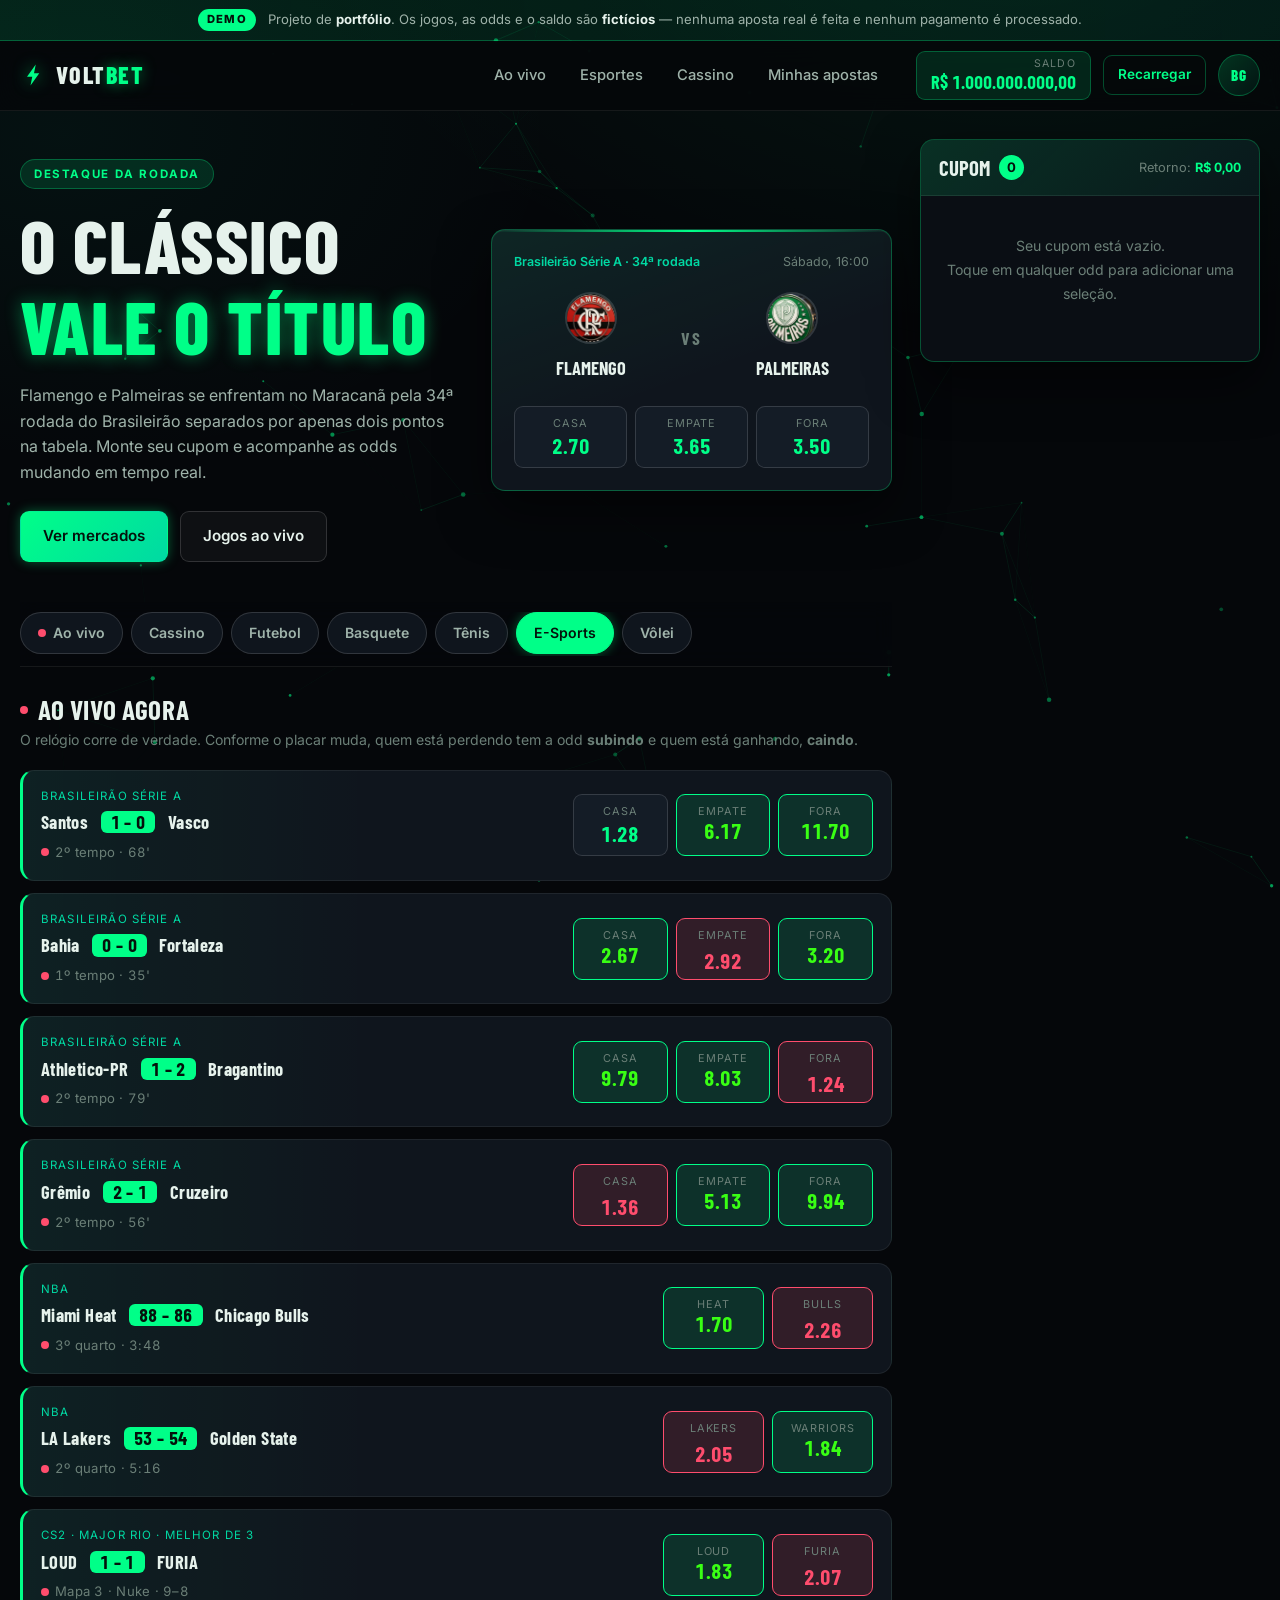
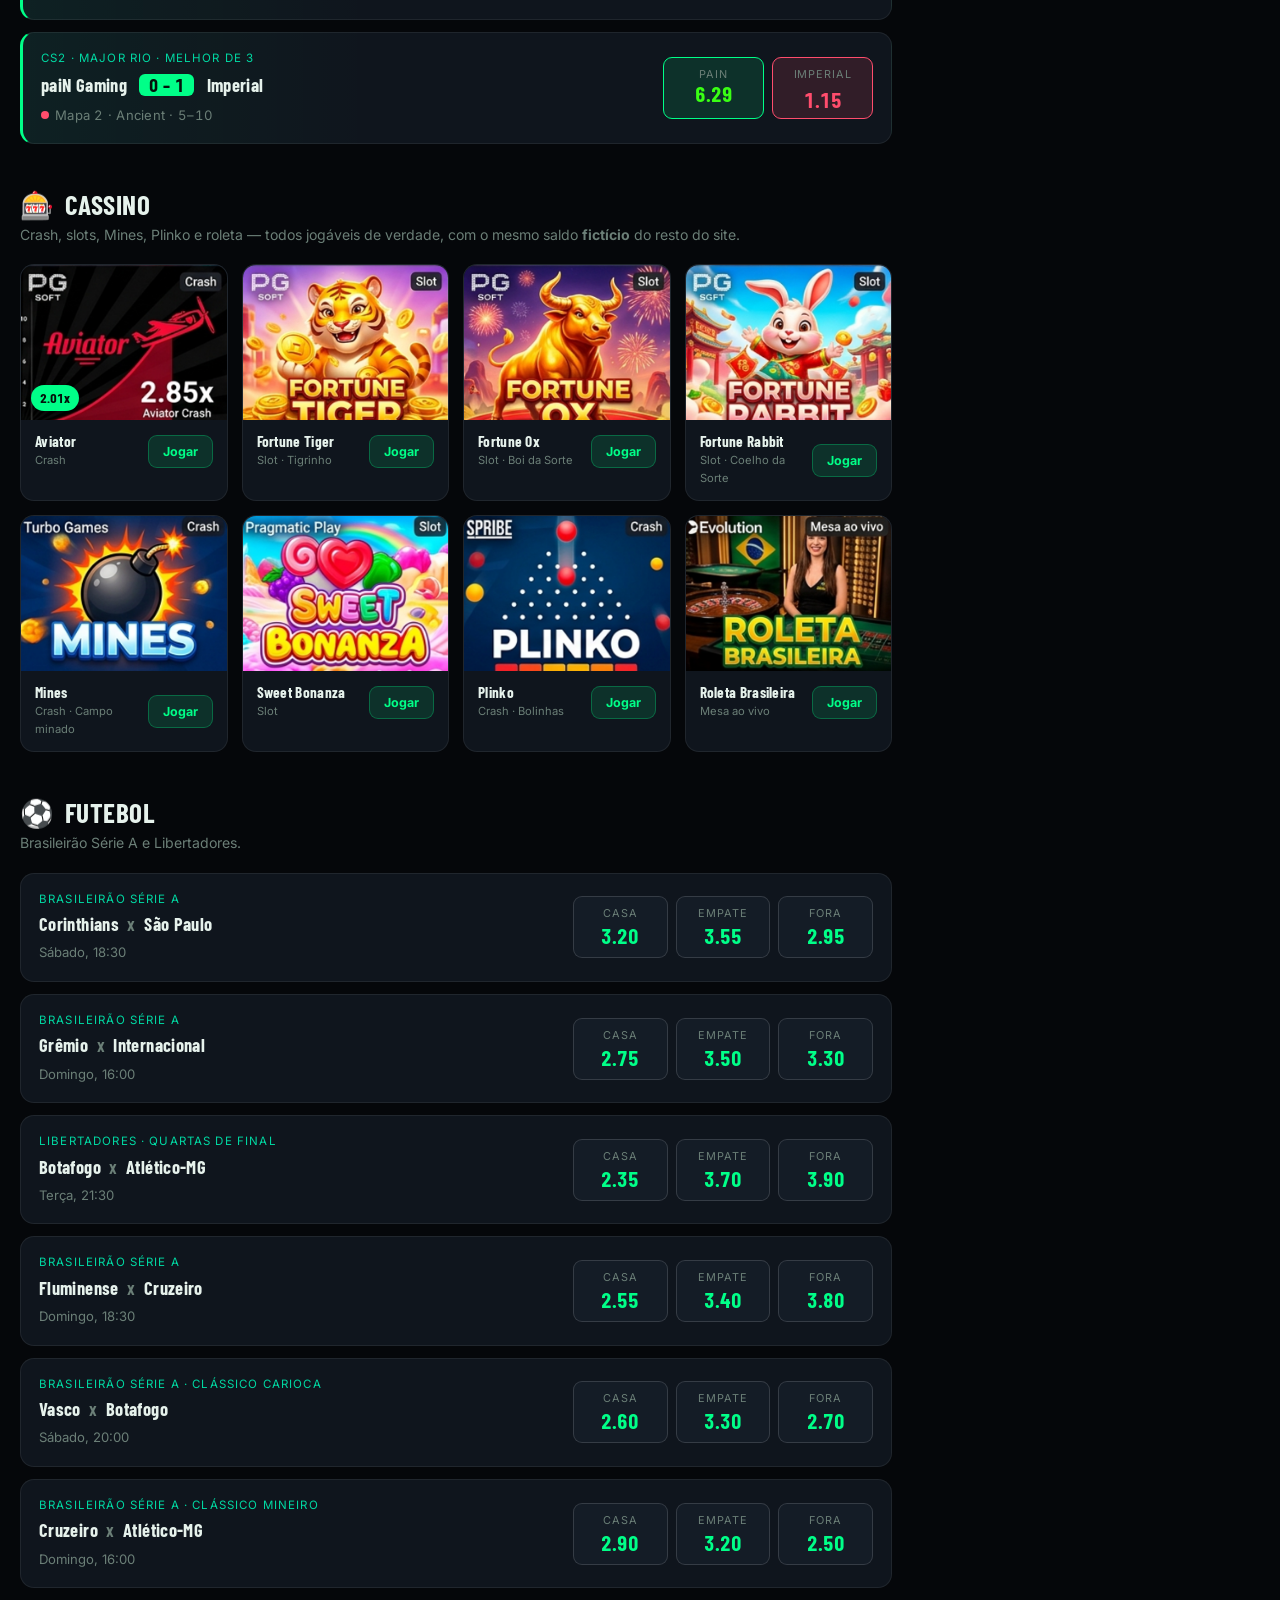
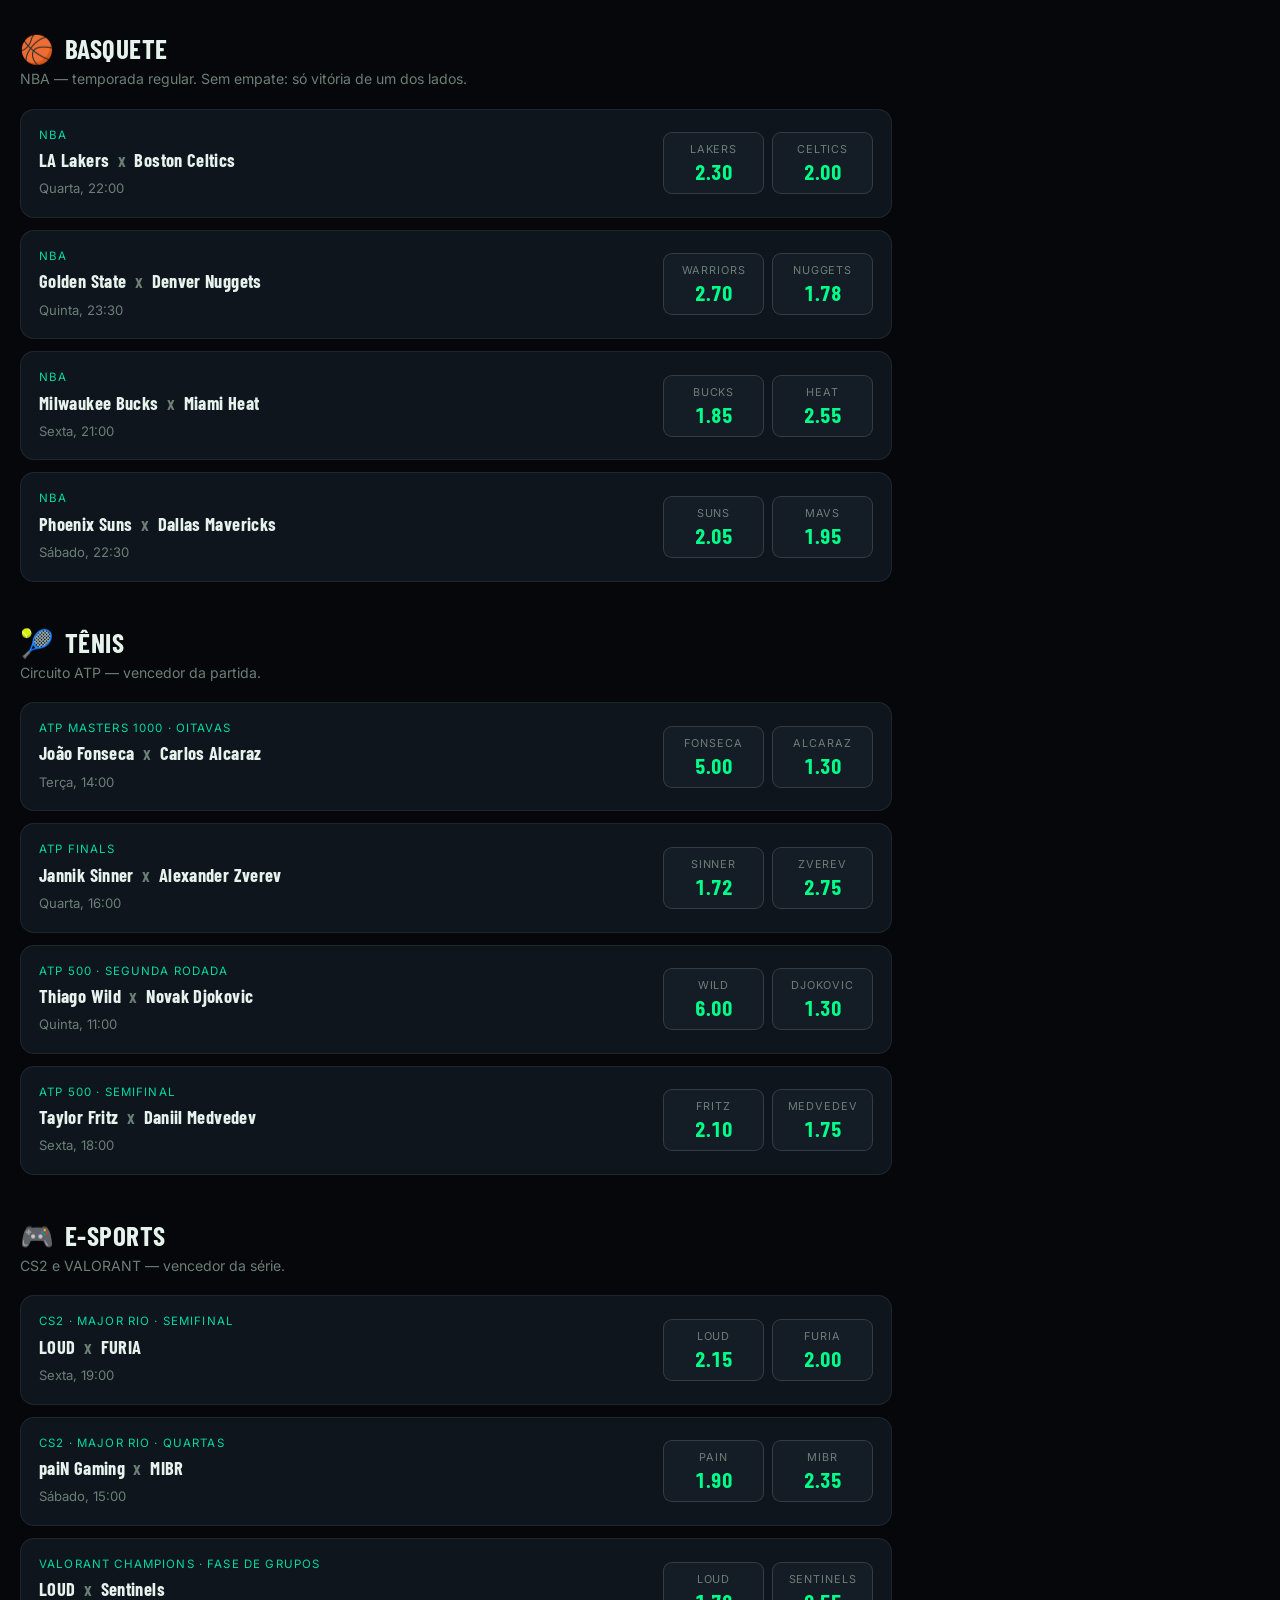
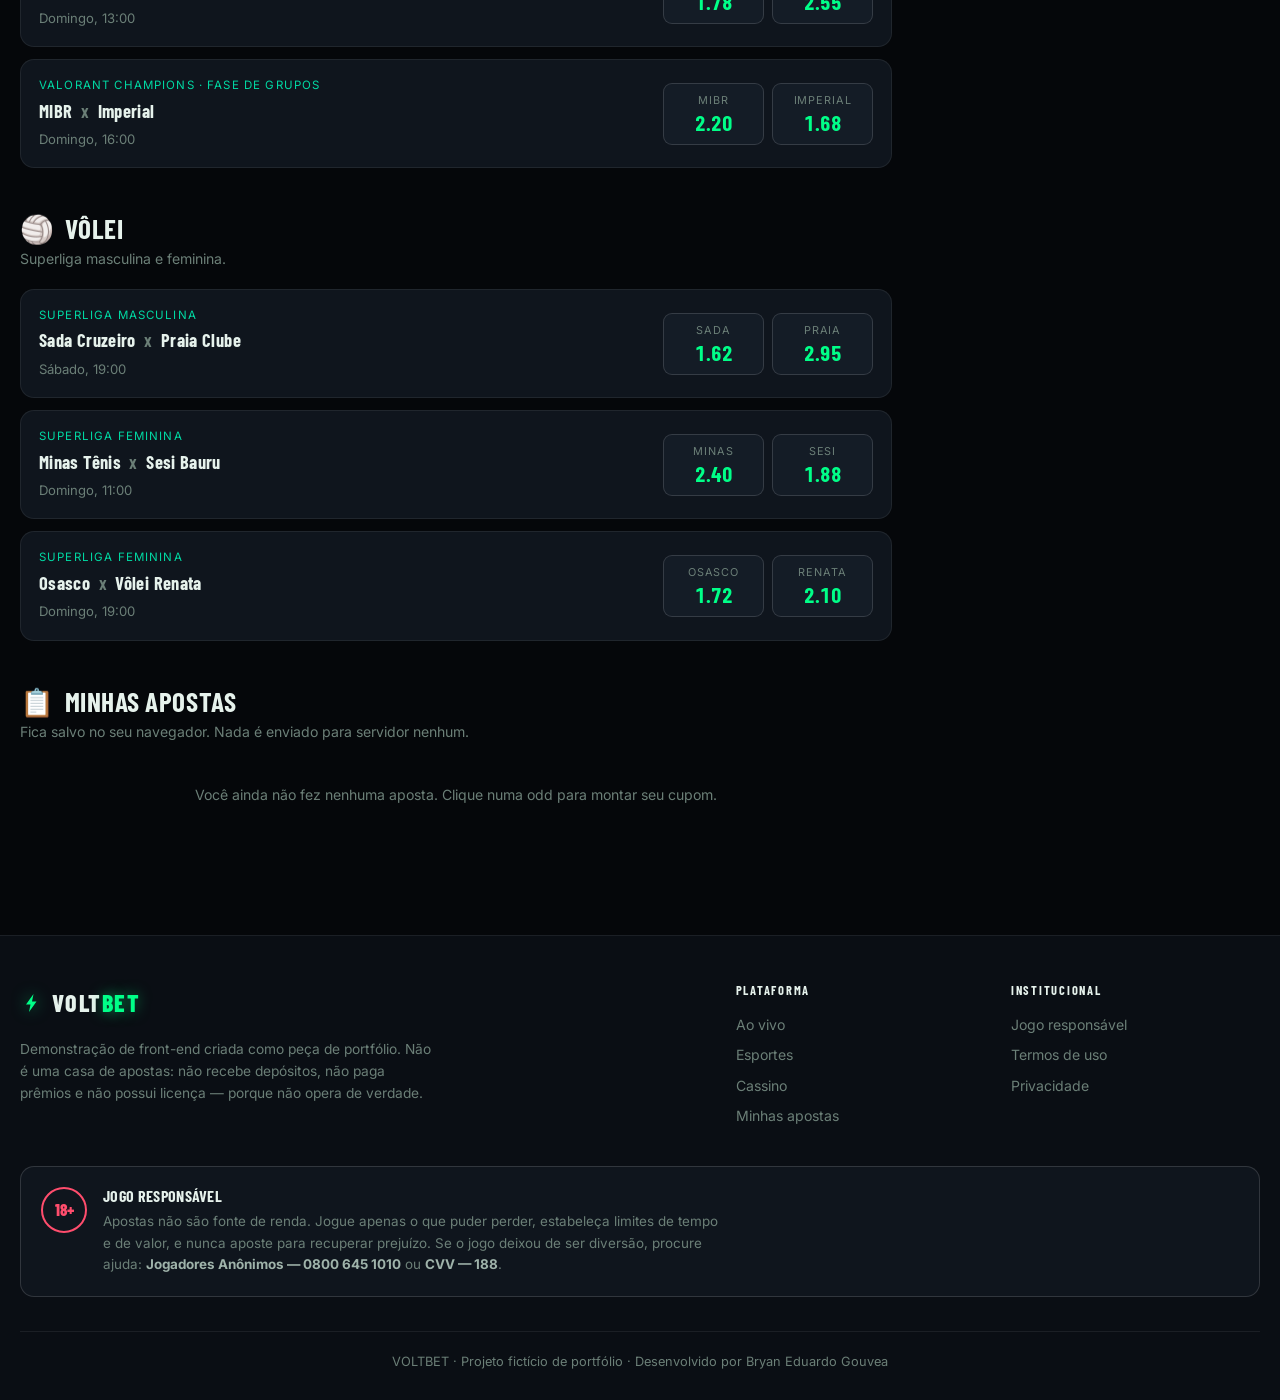
==== index.html @ 622a9a7a "VoltBet: site de apostas como demonstração de portfólio Apostas esportivas com cupom, sete jogos de " ====
<!DOCTYPE html>
<html lang="pt-BR">
<head>
  <meta charset="UTF-8">
  <meta name="viewport" content="width=device-width, initial-scale=1.0">
  <meta name="description" content="VOLTBET — demonstração de portfólio de uma casa de apostas esportivas. Odds ao vivo, cupom de aposta e saldo fictícios, sem dinheiro real.">
  <meta name="theme-color" content="#05070a">
  <title>VOLTBET — Apostas esportivas (demonstração de portfólio)</title>

  <link rel="preconnect" href="https://fonts.googleapis.com">
  <link rel="preconnect" href="https://fonts.gstatic.com" crossorigin>
  <link href="https://fonts.googleapis.com/css2?family=Barlow+Condensed:wght@600;700;800&family=Inter:wght@400;500;600;700&display=swap" rel="stylesheet">

  <!-- Ícone em SVG inline (data URI) para não depender de arquivo de imagem externo -->
  <link rel="icon" href="data:image/svg+xml,%3Csvg xmlns='http://www.w3.org/2000/svg' viewBox='0 0 32 32'%3E%3Crect width='32' height='32' rx='7' fill='%2305070a'/%3E%3Cpath d='M18 4 L8 18 h6 l-2 10 10-14 h-6 z' fill='%2300ff88'/%3E%3C/svg%3E">

  <link rel="stylesheet" href="css/style.css">
  <link rel="stylesheet" href="css/paginas.css">
</head>
<body>

  <!-- Atalho de teclado: o primeiro Tab da página pula direto para o conteúdo -->
  <a class="pular-para-conteudo" href="#conteudo">Pular para o conteúdo</a>

  <!--
    Fundo animado (partículas verdes conectadas), desenhado em canvas.
    aria-hidden porque é puramente decorativo. Se o JavaScript não rodar,
    sobra apenas o gradiente escuro definido no CSS — nada quebra.
  -->
  <canvas id="fundo-animado" class="fundo-animado" aria-hidden="true"></canvas>

  <!-- ================== FAIXA DE AVISO ================== -->
  <div class="faixa-demo" role="note">
    <span class="faixa-demo__selo">DEMO</span>
    <p>
      Projeto de <strong>portfólio</strong>. Os jogos, as odds e o saldo são
      <strong>fictícios</strong> — nenhuma aposta real é feita e nenhum pagamento é processado.
    </p>
  </div>

  <!-- ================== CABEÇALHO ================== -->
  <header class="cabecalho">
    <div class="cabecalho__interno">

      <a class="logo" href="#inicio" aria-label="VOLTBET, página inicial">
        <svg class="logo__raio" viewBox="0 0 32 32" width="28" height="28" aria-hidden="true" focusable="false">
          <path d="M18 4 L8 18 h6 l-2 10 10-14 h-6 z" fill="currentColor"/>
        </svg>
        <span class="logo__texto">VOLT<span class="logo__destaque">BET</span></span>
      </a>

      <nav class="nav-principal" aria-label="Navegação principal">
        <ul>
          <li><a href="#ao-vivo">Ao vivo</a></li>
          <li><a href="#futebol">Esportes</a></li>
          <li><a href="#cassino">Cassino</a></li>
          <li><a href="#historico">Minhas apostas</a></li>
        </ul>
      </nav>

      <div class="cabecalho__conta">
        <!--
          O saldo já vem escrito no HTML para aparecer sem JavaScript.
          O script apenas o atualiza com o valor guardado no localStorage.
        -->
        <div class="saldo">
          <span class="saldo__rotulo">Saldo</span>
          <strong class="saldo__valor" id="saldo-valor" aria-live="polite">R$&nbsp;500,00</strong>
        </div>

        <a class="btn btn--contorno btn--pequeno" href="recarregar.html">
          Recarregar
        </a>

        <button class="avatar" type="button" id="btn-perfil"
                aria-expanded="false" aria-controls="painel-perfil"
                aria-label="Abrir painel de perfil">
          <span class="avatar__iniciais" aria-hidden="true">BG</span>
        </button>
      </div>

    </div>
  </header>

  <!-- ================== LAYOUT PRINCIPAL ================== -->
  <div class="layout" id="conteudo">

    <main class="conteudo">

      <!-- ---------- HERO ---------- -->
      <section class="hero" id="inicio" aria-labelledby="hero-titulo">
        <div class="hero__texto">
          <span class="etiqueta">Destaque da rodada</span>
          <h1 class="hero__titulo" id="hero-titulo">
            O CLÁSSICO<br><span class="brilho-verde">VALE O TÍTULO</span>
          </h1>
          <p class="hero__descricao">
            Flamengo e Palmeiras se enfrentam no Maracanã pela 34ª rodada do
            Brasileirão separados por apenas dois pontos na tabela. Monte seu
            cupom e acompanhe as odds mudando em tempo real.
          </p>
          <div class="hero__acoes">
            <a class="btn btn--principal" href="#jogo-destaque">Ver mercados</a>
            <a class="btn btn--fantasma" href="#ao-vivo">Jogos ao vivo</a>
          </div>
        </div>

        <!-- Cartão do jogo em destaque: ilustração feita só com CSS/SVG -->
        <article class="cartao-destaque" id="jogo-destaque" data-evento="fla-pal">
          <header class="cartao-destaque__topo">
            <span class="cartao-destaque__liga">Brasileirão Série A · 34ª rodada</span>
            <time datetime="2026-08-29T16:00">Sábado, 16:00</time>
          </header>

          <div class="cartao-destaque__confronto">
            <div class="time">
              <span class="time__escudo">
                <img src="imagens/escudo-flamengo.png" alt="Escudo do Flamengo">
              </span>
              <span class="time__nome">Flamengo</span>
            </div>
            <span class="cartao-destaque__vs">VS</span>
            <div class="time">
              <span class="time__escudo">
                <img src="imagens/escudo-palmeiras.png" alt="Escudo do Palmeiras">
              </span>
              <span class="time__nome">Palmeiras</span>
            </div>
          </div>

          <div class="odds odds--3" role="group" aria-label="Mercados para Flamengo x Palmeiras">
            <button class="odd" type="button"
                    data-evento="fla-pal" data-jogo="Flamengo x Palmeiras"
                    data-selecao="Flamengo" data-odd="2.70">
              <span class="odd__rotulo">Casa</span>
              <span class="odd__valor">2.70</span>
            </button>
            <button class="odd" type="button"
                    data-evento="fla-pal" data-jogo="Flamengo x Palmeiras"
                    data-selecao="Empate" data-odd="3.65">
              <span class="odd__rotulo">Empate</span>
              <span class="odd__valor">3.65</span>
            </button>
            <button class="odd" type="button"
                    data-evento="fla-pal" data-jogo="Flamengo x Palmeiras"
                    data-selecao="Palmeiras" data-odd="3.50">
              <span class="odd__rotulo">Fora</span>
              <span class="odd__valor">3.50</span>
            </button>
          </div>
        </article>
      </section>

      <!-- ---------- BARRA DE ESPORTES ---------- -->
      <!--
        São links de âncora de verdade: funcionam sem JavaScript, rolando
        até a seção. O script apenas destaca o item ativo durante a rolagem.
      -->
      <nav class="barra-esportes" aria-label="Categorias de esporte">
        <ul>
          <li><a href="#ao-vivo" class="chip chip--live"><span class="ponto-live" aria-hidden="true"></span>Ao vivo</a></li>
          <li><a href="#cassino" class="chip">Cassino</a></li>
          <li><a href="#futebol" class="chip">Futebol</a></li>
          <li><a href="#basquete" class="chip">Basquete</a></li>
          <li><a href="#tenis" class="chip">Tênis</a></li>
          <li><a href="#esports" class="chip">E-Sports</a></li>
          <li><a href="#volei" class="chip">Vôlei</a></li>
        </ul>
      </nav>

      <!-- ---------- AO VIVO ---------- -->
      <section class="secao" id="ao-vivo" aria-labelledby="titulo-ao-vivo">
        <div class="secao__cabecalho">
          <h2 class="secao__titulo" id="titulo-ao-vivo">
            <span class="ponto-live" aria-hidden="true"></span> Ao vivo agora
          </h2>
          <p class="secao__subtitulo">
            O relógio corre de verdade. Conforme o placar muda, quem está
            perdendo tem a odd <strong>subindo</strong> e quem está ganhando,
            <strong>caindo</strong>.
          </p>
        </div>

        <div class="lista-eventos">

          <article class="evento evento--live" data-evento="san-vas">
            <div class="evento__info">
              <span class="evento__liga">Brasileirão Série A</span>
              <h3 class="evento__times">Santos <span class="evento__placar">1 – 0</span> Vasco</h3>
              <span class="evento__estado">
                <span class="ponto-live" aria-hidden="true"></span>
                <span class="evento__relogio">2º tempo · 67'</span>
              </span>
            </div>
            <div class="odds odds--3" role="group" aria-label="Mercados para Santos x Vasco">
              <button class="odd" type="button" data-evento="san-vas" data-jogo="Santos x Vasco" data-selecao="Santos" data-odd="1.33">
                <span class="odd__rotulo">Casa</span><span class="odd__valor">1.33</span>
              </button>
              <button class="odd" type="button" data-evento="san-vas" data-jogo="Santos x Vasco" data-selecao="Empate" data-odd="5.86">
                <span class="odd__rotulo">Empate</span><span class="odd__valor">5.86</span>
              </button>
              <button class="odd" type="button" data-evento="san-vas" data-jogo="Santos x Vasco" data-selecao="Vasco" data-odd="7.12">
                <span class="odd__rotulo">Fora</span><span class="odd__valor">7.12</span>
              </button>
            </div>
          </article>

          <article class="evento evento--live" data-evento="bah-for">
            <div class="evento__info">
              <span class="evento__liga">Brasileirão Série A</span>
              <h3 class="evento__times">Bahia <span class="evento__placar">0 – 0</span> Fortaleza</h3>
              <span class="evento__estado">
                <span class="ponto-live" aria-hidden="true"></span>
                <span class="evento__relogio">1º tempo · 34'</span>
              </span>
            </div>
            <div class="odds odds--3" role="group" aria-label="Mercados para Bahia x Fortaleza">
              <button class="odd" type="button" data-evento="bah-for" data-jogo="Bahia x Fortaleza" data-selecao="Bahia" data-odd="2.58">
                <span class="odd__rotulo">Casa</span><span class="odd__valor">2.58</span>
              </button>
              <button class="odd" type="button" data-evento="bah-for" data-jogo="Bahia x Fortaleza" data-selecao="Empate" data-odd="2.87">
                <span class="odd__rotulo">Empate</span><span class="odd__valor">2.87</span>
              </button>
              <button class="odd" type="button" data-evento="bah-for" data-jogo="Bahia x Fortaleza" data-selecao="Fortaleza" data-odd="3.09">
                <span class="odd__rotulo">Fora</span><span class="odd__valor">3.09</span>
              </button>
            </div>
          </article>

          <article class="evento evento--live" data-evento="cap-bra">
            <div class="evento__info">
              <span class="evento__liga">Brasileirão Série A</span>
              <h3 class="evento__times">Athletico-PR <span class="evento__placar">1 – 2</span> Bragantino</h3>
              <span class="evento__estado">
                <span class="ponto-live" aria-hidden="true"></span>
                <span class="evento__relogio">2º tempo · 78'</span>
              </span>
            </div>
            <div class="odds odds--3" role="group" aria-label="Mercados para Athletico-PR x Bragantino">
              <button class="odd" type="button" data-evento="cap-bra" data-jogo="Athletico-PR x Bragantino" data-selecao="Athletico-PR" data-odd="9.43">
                <span class="odd__rotulo">Casa</span><span class="odd__valor">9.43</span>
              </button>
              <button class="odd" type="button" data-evento="cap-bra" data-jogo="Athletico-PR x Bragantino" data-selecao="Empate" data-odd="7.55">
                <span class="odd__rotulo">Empate</span><span class="odd__valor">7.55</span>
              </button>
              <button class="odd" type="button" data-evento="cap-bra" data-jogo="Athletico-PR x Bragantino" data-selecao="Bragantino" data-odd="1.22">
                <span class="odd__rotulo">Fora</span><span class="odd__valor">1.22</span>
              </button>
            </div>
          </article>

          <article class="evento evento--live" data-evento="gre-cru">
            <div class="evento__info">
              <span class="evento__liga">Brasileirão Série A</span>
              <h3 class="evento__times">Grêmio <span class="evento__placar">2 – 1</span> Cruzeiro</h3>
              <span class="evento__estado">
                <span class="ponto-live" aria-hidden="true"></span>
                <span class="evento__relogio">2º tempo · 55'</span>
              </span>
            </div>
            <div class="odds odds--3" role="group" aria-label="Mercados para Grêmio x Cruzeiro">
              <button class="odd" type="button" data-evento="gre-cru" data-jogo="Grêmio x Cruzeiro" data-selecao="Grêmio" data-odd="1.45">
                <span class="odd__rotulo">Casa</span><span class="odd__valor">1.45</span>
              </button>
              <button class="odd" type="button" data-evento="gre-cru" data-jogo="Grêmio x Cruzeiro" data-selecao="Empate" data-odd="4.20">
                <span class="odd__rotulo">Empate</span><span class="odd__valor">4.20</span>
              </button>
              <button class="odd" type="button" data-evento="gre-cru" data-jogo="Grêmio x Cruzeiro" data-selecao="Cruzeiro" data-odd="6.80">
                <span class="odd__rotulo">Fora</span><span class="odd__valor">6.80</span>
              </button>
            </div>
          </article>

          <article class="evento evento--live" data-evento="mia-chi">
            <div class="evento__info">
              <span class="evento__liga">NBA</span>
              <h3 class="evento__times">Miami Heat <span class="evento__placar">88 – 84</span> Chicago Bulls</h3>
              <span class="evento__estado">
                <span class="ponto-live" aria-hidden="true"></span>
                <span class="evento__relogio">3º quarto · 4:12</span>
              </span>
            </div>
            <div class="odds odds--2" role="group" aria-label="Mercados para Miami Heat x Chicago Bulls">
              <button class="odd" type="button" data-evento="mia-chi" data-jogo="Miami Heat x Chicago Bulls" data-selecao="Miami Heat" data-odd="1.50">
                <span class="odd__rotulo">Heat</span><span class="odd__valor">1.50</span>
              </button>
              <button class="odd" type="button" data-evento="mia-chi" data-jogo="Miami Heat x Chicago Bulls" data-selecao="Chicago Bulls" data-odd="2.62">
                <span class="odd__rotulo">Bulls</span><span class="odd__valor">2.62</span>
              </button>
            </div>
          </article>

          <article class="evento evento--live" data-evento="lal-gsw-live">
            <div class="evento__info">
              <span class="evento__liga">NBA</span>
              <h3 class="evento__times">LA Lakers <span class="evento__placar">50 – 54</span> Golden State</h3>
              <span class="evento__estado">
                <span class="ponto-live" aria-hidden="true"></span>
                <span class="evento__relogio">2º quarto · 5:40</span>
              </span>
            </div>
            <div class="odds odds--2" role="group" aria-label="Mercados para LA Lakers x Golden State ao vivo">
              <button class="odd" type="button" data-evento="lal-gsw-live" data-jogo="LA Lakers x Golden State (ao vivo)" data-selecao="LA Lakers" data-odd="2.30">
                <span class="odd__rotulo">Lakers</span><span class="odd__valor">2.30</span>
              </button>
              <button class="odd" type="button" data-evento="lal-gsw-live" data-jogo="LA Lakers x Golden State (ao vivo)" data-selecao="Golden State" data-odd="1.65">
                <span class="odd__rotulo">Warriors</span><span class="odd__valor">1.65</span>
              </button>
            </div>
          </article>

          <article class="evento evento--live" data-evento="loud-furia-live">
            <div class="evento__info">
              <span class="evento__liga">CS2 · Major Rio · Melhor de 3</span>
              <h3 class="evento__times">LOUD <span class="evento__placar">1 – 1</span> FURIA</h3>
              <span class="evento__estado">
                <span class="ponto-live" aria-hidden="true"></span>
                <span class="evento__relogio">Mapa 3 · Nuke · 9–7</span>
              </span>
            </div>
            <div class="odds odds--2" role="group" aria-label="Mercados para LOUD x FURIA ao vivo">
              <button class="odd" type="button" data-evento="loud-furia-live" data-jogo="LOUD x FURIA (ao vivo)" data-selecao="LOUD" data-odd="1.65">
                <span class="odd__rotulo">LOUD</span><span class="odd__valor">1.65</span>
              </button>
              <button class="odd" type="button" data-evento="loud-furia-live" data-jogo="LOUD x FURIA (ao vivo)" data-selecao="FURIA" data-odd="2.26">
                <span class="odd__rotulo">FURIA</span><span class="odd__valor">2.26</span>
              </button>
            </div>
          </article>

          <article class="evento evento--live" data-evento="pain-imp-live">
            <div class="evento__info">
              <span class="evento__liga">CS2 · Major Rio · Melhor de 3</span>
              <h3 class="evento__times">paiN Gaming <span class="evento__placar">0 – 1</span> Imperial</h3>
              <span class="evento__estado">
                <span class="ponto-live" aria-hidden="true"></span>
                <span class="evento__relogio">Mapa 2 · Ancient · 5–9</span>
              </span>
            </div>
            <div class="odds odds--2" role="group" aria-label="Mercados para paiN Gaming x Imperial ao vivo">
              <button class="odd" type="button" data-evento="pain-imp-live" data-jogo="paiN Gaming x Imperial (ao vivo)" data-selecao="paiN Gaming" data-odd="5.58">
                <span class="odd__rotulo">paiN</span><span class="odd__valor">5.58</span>
              </button>
              <button class="odd" type="button" data-evento="pain-imp-live" data-jogo="paiN Gaming x Imperial (ao vivo)" data-selecao="Imperial" data-odd="1.15">
                <span class="odd__rotulo">Imperial</span><span class="odd__valor">1.15</span>
              </button>
            </div>
          </article>

        </div>
      </section>

      <!-- ---------- CASSINO ---------- -->
      <section class="secao" id="cassino" aria-labelledby="titulo-cassino">
        <div class="secao__cabecalho">
          <h2 class="secao__titulo"><span aria-hidden="true">🎰</span> <span id="titulo-cassino">Cassino</span></h2>
          <p class="secao__subtitulo">
            Crash, slots, Mines, Plinko e roleta — todos jogáveis de verdade,
            com o mesmo saldo <strong>fictício</strong> do resto do site.
          </p>
        </div>

        <div class="grade-cassino">

          <article class="jogo-cassino" data-jogo="Aviator">
            <div class="jogo-cassino__capa">
              <img src="imagens/jogo-aviator.png" alt="Aviator">
              <span class="jogo-cassino__multiplicador" id="aviator-multiplicador">1.00x</span>
            </div>
            <div class="jogo-cassino__rodape">
              <div>
                <h3 class="jogo-cassino__nome">Aviator</h3>
                <span class="jogo-cassino__categoria">Crash</span>
              </div>
              <button class="jogo-cassino__jogar" type="button" data-jogo="Aviator">Jogar</button>
            </div>
          </article>

          <article class="jogo-cassino" data-jogo="Fortune Tiger">
            <div class="jogo-cassino__capa">
              <img src="imagens/jogo-fortune-tiger.png" alt="Fortune Tiger">
            </div>
            <div class="jogo-cassino__rodape">
              <div>
                <h3 class="jogo-cassino__nome">Fortune Tiger</h3>
                <span class="jogo-cassino__categoria">Slot · Tigrinho</span>
              </div>
              <button class="jogo-cassino__jogar" type="button" data-jogo="Fortune Tiger">Jogar</button>
            </div>
          </article>

          <article class="jogo-cassino" data-jogo="Fortune Ox">
            <div class="jogo-cassino__capa">
              <img src="imagens/jogo-fortune-ox.png" alt="Fortune Ox">
            </div>
            <div class="jogo-cassino__rodape">
              <div>
                <h3 class="jogo-cassino__nome">Fortune Ox</h3>
                <span class="jogo-cassino__categoria">Slot · Boi da Sorte</span>
              </div>
              <button class="jogo-cassino__jogar" type="button" data-jogo="Fortune Ox">Jogar</button>
            </div>
          </article>

          <article class="jogo-cassino" data-jogo="Fortune Rabbit">
            <div class="jogo-cassino__capa">
              <img src="imagens/jogo-fortune-rabbit.png" alt="Fortune Rabbit">
            </div>
            <div class="jogo-cassino__rodape">
              <div>
                <h3 class="jogo-cassino__nome">Fortune Rabbit</h3>
                <span class="jogo-cassino__categoria">Slot · Coelho da Sorte</span>
              </div>
              <button class="jogo-cassino__jogar" type="button" data-jogo="Fortune Rabbit">Jogar</button>
            </div>
          </article>

          <article class="jogo-cassino" data-jogo="Mines">
            <div class="jogo-cassino__capa">
              <img src="imagens/jogo-mines.png" alt="Mines">
            </div>
            <div class="jogo-cassino__rodape">
              <div>
                <h3 class="jogo-cassino__nome">Mines</h3>
                <span class="jogo-cassino__categoria">Crash · Campo minado</span>
              </div>
              <button class="jogo-cassino__jogar" type="button" data-jogo="Mines">Jogar</button>
            </div>
          </article>

          <article class="jogo-cassino" data-jogo="Sweet Bonanza">
            <div class="jogo-cassino__capa">
              <img src="imagens/jogo-sweet-bonanza.png" alt="Sweet Bonanza">
            </div>
            <div class="jogo-cassino__rodape">
              <div>
                <h3 class="jogo-cassino__nome">Sweet Bonanza</h3>
                <span class="jogo-cassino__categoria">Slot</span>
              </div>
              <button class="jogo-cassino__jogar" type="button" data-jogo="Sweet Bonanza">Jogar</button>
            </div>
          </article>

          <article class="jogo-cassino" data-jogo="Plinko">
            <div class="jogo-cassino__capa">
              <img src="imagens/jogo-plinko.png" alt="Plinko">
            </div>
            <div class="jogo-cassino__rodape">
              <div>
                <h3 class="jogo-cassino__nome">Plinko</h3>
                <span class="jogo-cassino__categoria">Crash · Bolinhas</span>
              </div>
              <button class="jogo-cassino__jogar" type="button" data-jogo="Plinko">Jogar</button>
            </div>
          </article>

          <article class="jogo-cassino" data-jogo="Roleta Brasileira">
            <div class="jogo-cassino__capa">
              <img src="imagens/jogo-roleta-brasileira.png" alt="Roleta Brasileira">
            </div>
            <div class="jogo-cassino__rodape">
              <div>
                <h3 class="jogo-cassino__nome">Roleta Brasileira</h3>
                <span class="jogo-cassino__categoria">Mesa ao vivo</span>
              </div>
              <button class="jogo-cassino__jogar" type="button" data-jogo="Roleta Brasileira">Jogar</button>
            </div>
          </article>

        </div>
      </section>

      <!-- ---------- FUTEBOL ---------- -->
      <section class="secao" id="futebol" aria-labelledby="titulo-futebol">
        <div class="secao__cabecalho">
          <h2 class="secao__titulo"><span aria-hidden="true">⚽</span> <span id="titulo-futebol">Futebol</span></h2>
          <p class="secao__subtitulo">Brasileirão Série A e Libertadores.</p>
        </div>

        <div class="lista-eventos">

          <article class="evento" data-evento="cor-sao">
            <div class="evento__info">
              <span class="evento__liga">Brasileirão Série A</span>
              <h3 class="evento__times">Corinthians <span class="evento__vs">x</span> São Paulo</h3>
              <time class="evento__estado" datetime="2026-08-29T18:30">Sábado, 18:30</time>
            </div>
            <div class="odds odds--3" role="group" aria-label="Mercados para Corinthians x São Paulo">
              <button class="odd" type="button" data-evento="cor-sao" data-jogo="Corinthians x São Paulo" data-selecao="Corinthians" data-odd="3.20">
                <span class="odd__rotulo">Casa</span><span class="odd__valor">3.20</span>
              </button>
              <button class="odd" type="button" data-evento="cor-sao" data-jogo="Corinthians x São Paulo" data-selecao="Empate" data-odd="3.55">
                <span class="odd__rotulo">Empate</span><span class="odd__valor">3.55</span>
              </button>
              <button class="odd" type="button" data-evento="cor-sao" data-jogo="Corinthians x São Paulo" data-selecao="São Paulo" data-odd="2.95">
                <span class="odd__rotulo">Fora</span><span class="odd__valor">2.95</span>
              </button>
            </div>
          </article>

          <article class="evento" data-evento="gre-int">
            <div class="evento__info">
              <span class="evento__liga">Brasileirão Série A</span>
              <h3 class="evento__times">Grêmio <span class="evento__vs">x</span> Internacional</h3>
              <time class="evento__estado" datetime="2026-08-30T16:00">Domingo, 16:00</time>
            </div>
            <div class="odds odds--3" role="group" aria-label="Mercados para Grêmio x Internacional">
              <button class="odd" type="button" data-evento="gre-int" data-jogo="Grêmio x Internacional" data-selecao="Grêmio" data-odd="2.75">
                <span class="odd__rotulo">Casa</span><span class="odd__valor">2.75</span>
              </button>
              <button class="odd" type="button" data-evento="gre-int" data-jogo="Grêmio x Internacional" data-selecao="Empate" data-odd="3.50">
                <span class="odd__rotulo">Empate</span><span class="odd__valor">3.50</span>
              </button>
              <button class="odd" type="button" data-evento="gre-int" data-jogo="Grêmio x Internacional" data-selecao="Internacional" data-odd="3.30">
                <span class="odd__rotulo">Fora</span><span class="odd__valor">3.30</span>
              </button>
            </div>
          </article>

          <article class="evento" data-evento="bot-cam">
            <div class="evento__info">
              <span class="evento__liga">Libertadores · Quartas de final</span>
              <h3 class="evento__times">Botafogo <span class="evento__vs">x</span> Atlético-MG</h3>
              <time class="evento__estado" datetime="2026-09-01T21:30">Terça, 21:30</time>
            </div>
            <div class="odds odds--3" role="group" aria-label="Mercados para Botafogo x Atlético-MG">
              <button class="odd" type="button" data-evento="bot-cam" data-jogo="Botafogo x Atlético-MG" data-selecao="Botafogo" data-odd="2.35">
                <span class="odd__rotulo">Casa</span><span class="odd__valor">2.35</span>
              </button>
              <button class="odd" type="button" data-evento="bot-cam" data-jogo="Botafogo x Atlético-MG" data-selecao="Empate" data-odd="3.70">
                <span class="odd__rotulo">Empate</span><span class="odd__valor">3.70</span>
              </button>
              <button class="odd" type="button" data-evento="bot-cam" data-jogo="Botafogo x Atlético-MG" data-selecao="Atlético-MG" data-odd="3.90">
                <span class="odd__rotulo">Fora</span><span class="odd__valor">3.90</span>
              </button>
            </div>
          </article>

          <article class="evento" data-evento="flu-cru">
            <div class="evento__info">
              <span class="evento__liga">Brasileirão Série A</span>
              <h3 class="evento__times">Fluminense <span class="evento__vs">x</span> Cruzeiro</h3>
              <time class="evento__estado" datetime="2026-08-30T18:30">Domingo, 18:30</time>
            </div>
            <div class="odds odds--3" role="group" aria-label="Mercados para Fluminense x Cruzeiro">
              <button class="odd" type="button" data-evento="flu-cru" data-jogo="Fluminense x Cruzeiro" data-selecao="Fluminense" data-odd="2.55">
                <span class="odd__rotulo">Casa</span><span class="odd__valor">2.55</span>
              </button>
              <button class="odd" type="button" data-evento="flu-cru" data-jogo="Fluminense x Cruzeiro" data-selecao="Empate" data-odd="3.40">
                <span class="odd__rotulo">Empate</span><span class="odd__valor">3.40</span>
              </button>
              <button class="odd" type="button" data-evento="flu-cru" data-jogo="Fluminense x Cruzeiro" data-selecao="Cruzeiro" data-odd="3.80">
                <span class="odd__rotulo">Fora</span><span class="odd__valor">3.80</span>
              </button>
            </div>
          </article>

          <article class="evento" data-evento="vas-bot">
            <div class="evento__info">
              <span class="evento__liga">Brasileirão Série A · Clássico carioca</span>
              <h3 class="evento__times">Vasco <span class="evento__vs">x</span> Botafogo</h3>
              <time class="evento__estado" datetime="2026-09-05T20:00">Sábado, 20:00</time>
            </div>
            <div class="odds odds--3" role="group" aria-label="Mercados para Vasco x Botafogo">
              <button class="odd" type="button" data-evento="vas-bot" data-jogo="Vasco x Botafogo" data-selecao="Vasco" data-odd="2.60">
                <span class="odd__rotulo">Casa</span><span class="odd__valor">2.60</span>
              </button>
              <button class="odd" type="button" data-evento="vas-bot" data-jogo="Vasco x Botafogo" data-selecao="Empate" data-odd="3.30">
                <span class="odd__rotulo">Empate</span><span class="odd__valor">3.30</span>
              </button>
              <button class="odd" type="button" data-evento="vas-bot" data-jogo="Vasco x Botafogo" data-selecao="Botafogo" data-odd="2.70">
                <span class="odd__rotulo">Fora</span><span class="odd__valor">2.70</span>
              </button>
            </div>
          </article>

          <article class="evento" data-evento="cru-cam">
            <div class="evento__info">
              <span class="evento__liga">Brasileirão Série A · Clássico mineiro</span>
              <h3 class="evento__times">Cruzeiro <span class="evento__vs">x</span> Atlético-MG</h3>
              <time class="evento__estado" datetime="2026-09-06T16:00">Domingo, 16:00</time>
            </div>
            <div class="odds odds--3" role="group" aria-label="Mercados para Cruzeiro x Atlético-MG">
              <button class="odd" type="button" data-evento="cru-cam" data-jogo="Cruzeiro x Atlético-MG" data-selecao="Cruzeiro" data-odd="2.90">
                <span class="odd__rotulo">Casa</span><span class="odd__valor">2.90</span>
              </button>
              <button class="odd" type="button" data-evento="cru-cam" data-jogo="Cruzeiro x Atlético-MG" data-selecao="Empate" data-odd="3.20">
                <span class="odd__rotulo">Empate</span><span class="odd__valor">3.20</span>
              </button>
              <button class="odd" type="button" data-evento="cru-cam" data-jogo="Cruzeiro x Atlético-MG" data-selecao="Atlético-MG" data-odd="2.50">
                <span class="odd__rotulo">Fora</span><span class="odd__valor">2.50</span>
              </button>
            </div>
          </article>

        </div>
      </section>

      <!-- ---------- BASQUETE ---------- -->
      <section class="secao" id="basquete" aria-labelledby="titulo-basquete">
        <div class="secao__cabecalho">
          <h2 class="secao__titulo"><span aria-hidden="true">🏀</span> <span id="titulo-basquete">Basquete</span></h2>
          <p class="secao__subtitulo">NBA — temporada regular. Sem empate: só vitória de um dos lados.</p>
        </div>

        <div class="lista-eventos">

          <article class="evento" data-evento="lal-bos">
            <div class="evento__info">
              <span class="evento__liga">NBA</span>
              <h3 class="evento__times">LA Lakers <span class="evento__vs">x</span> Boston Celtics</h3>
              <time class="evento__estado" datetime="2026-09-02T22:00">Quarta, 22:00</time>
            </div>
            <div class="odds odds--2" role="group" aria-label="Mercados para Lakers x Celtics">
              <button class="odd" type="button" data-evento="lal-bos" data-jogo="LA Lakers x Boston Celtics" data-selecao="LA Lakers" data-odd="2.30">
                <span class="odd__rotulo">Lakers</span><span class="odd__valor">2.30</span>
              </button>
              <button class="odd" type="button" data-evento="lal-bos" data-jogo="LA Lakers x Boston Celtics" data-selecao="Boston Celtics" data-odd="2.00">
                <span class="odd__rotulo">Celtics</span><span class="odd__valor">2.00</span>
              </button>
            </div>
          </article>

          <article class="evento" data-evento="gsw-den">
            <div class="evento__info">
              <span class="evento__liga">NBA</span>
              <h3 class="evento__times">Golden State <span class="evento__vs">x</span> Denver Nuggets</h3>
              <time class="evento__estado" datetime="2026-09-03T23:30">Quinta, 23:30</time>
            </div>
            <div class="odds odds--2" role="group" aria-label="Mercados para Golden State x Denver">
              <button class="odd" type="button" data-evento="gsw-den" data-jogo="Golden State x Denver Nuggets" data-selecao="Golden State" data-odd="2.70">
                <span class="odd__rotulo">Warriors</span><span class="odd__valor">2.70</span>
              </button>
              <button class="odd" type="button" data-evento="gsw-den" data-jogo="Golden State x Denver Nuggets" data-selecao="Denver Nuggets" data-odd="1.78">
                <span class="odd__rotulo">Nuggets</span><span class="odd__valor">1.78</span>
              </button>
            </div>
          </article>

          <article class="evento" data-evento="mil-mia">
            <div class="evento__info">
              <span class="evento__liga">NBA</span>
              <h3 class="evento__times">Milwaukee Bucks <span class="evento__vs">x</span> Miami Heat</h3>
              <time class="evento__estado" datetime="2026-09-04T21:00">Sexta, 21:00</time>
            </div>
            <div class="odds odds--2" role="group" aria-label="Mercados para Milwaukee x Miami">
              <button class="odd" type="button" data-evento="mil-mia" data-jogo="Milwaukee Bucks x Miami Heat" data-selecao="Milwaukee Bucks" data-odd="1.85">
                <span class="odd__rotulo">Bucks</span><span class="odd__valor">1.85</span>
              </button>
              <button class="odd" type="button" data-evento="mil-mia" data-jogo="Milwaukee Bucks x Miami Heat" data-selecao="Miami Heat" data-odd="2.55">
                <span class="odd__rotulo">Heat</span><span class="odd__valor">2.55</span>
              </button>
            </div>
          </article>

          <article class="evento" data-evento="phx-dal">
            <div class="evento__info">
              <span class="evento__liga">NBA</span>
              <h3 class="evento__times">Phoenix Suns <span class="evento__vs">x</span> Dallas Mavericks</h3>
              <time class="evento__estado" datetime="2026-09-05T22:30">Sábado, 22:30</time>
            </div>
            <div class="odds odds--2" role="group" aria-label="Mercados para Phoenix Suns x Dallas Mavericks">
              <button class="odd" type="button" data-evento="phx-dal" data-jogo="Phoenix Suns x Dallas Mavericks" data-selecao="Phoenix Suns" data-odd="2.05">
                <span class="odd__rotulo">Suns</span><span class="odd__valor">2.05</span>
              </button>
              <button class="odd" type="button" data-evento="phx-dal" data-jogo="Phoenix Suns x Dallas Mavericks" data-selecao="Dallas Mavericks" data-odd="1.95">
                <span class="odd__rotulo">Mavs</span><span class="odd__valor">1.95</span>
              </button>
            </div>
          </article>

        </div>
      </section>

      <!-- ---------- TÊNIS ---------- -->
      <section class="secao" id="tenis" aria-labelledby="titulo-tenis">
        <div class="secao__cabecalho">
          <h2 class="secao__titulo"><span aria-hidden="true">🎾</span> <span id="titulo-tenis">Tênis</span></h2>
          <p class="secao__subtitulo">Circuito ATP — vencedor da partida.</p>
        </div>

        <div class="lista-eventos">

          <article class="evento" data-evento="fon-alc">
            <div class="evento__info">
              <span class="evento__liga">ATP Masters 1000 · Oitavas</span>
              <h3 class="evento__times">João Fonseca <span class="evento__vs">x</span> Carlos Alcaraz</h3>
              <time class="evento__estado" datetime="2026-09-01T14:00">Terça, 14:00</time>
            </div>
            <div class="odds odds--2" role="group" aria-label="Mercados para Fonseca x Alcaraz">
              <button class="odd" type="button" data-evento="fon-alc" data-jogo="João Fonseca x Carlos Alcaraz" data-selecao="João Fonseca" data-odd="5.00">
                <span class="odd__rotulo">Fonseca</span><span class="odd__valor">5.00</span>
              </button>
              <button class="odd" type="button" data-evento="fon-alc" data-jogo="João Fonseca x Carlos Alcaraz" data-selecao="Carlos Alcaraz" data-odd="1.30">
                <span class="odd__rotulo">Alcaraz</span><span class="odd__valor">1.30</span>
              </button>
            </div>
          </article>

          <article class="evento" data-evento="sin-zve">
            <div class="evento__info">
              <span class="evento__liga">ATP Finals</span>
              <h3 class="evento__times">Jannik Sinner <span class="evento__vs">x</span> Alexander Zverev</h3>
              <time class="evento__estado" datetime="2026-09-02T16:00">Quarta, 16:00</time>
            </div>
            <div class="odds odds--2" role="group" aria-label="Mercados para Sinner x Zverev">
              <button class="odd" type="button" data-evento="sin-zve" data-jogo="Jannik Sinner x Alexander Zverev" data-selecao="Jannik Sinner" data-odd="1.72">
                <span class="odd__rotulo">Sinner</span><span class="odd__valor">1.72</span>
              </button>
              <button class="odd" type="button" data-evento="sin-zve" data-jogo="Jannik Sinner x Alexander Zverev" data-selecao="Alexander Zverev" data-odd="2.75">
                <span class="odd__rotulo">Zverev</span><span class="odd__valor">2.75</span>
              </button>
            </div>
          </article>

          <article class="evento" data-evento="wil-djo">
            <div class="evento__info">
              <span class="evento__liga">ATP 500 · Segunda rodada</span>
              <h3 class="evento__times">Thiago Wild <span class="evento__vs">x</span> Novak Djokovic</h3>
              <time class="evento__estado" datetime="2026-09-03T11:00">Quinta, 11:00</time>
            </div>
            <div class="odds odds--2" role="group" aria-label="Mercados para Wild x Djokovic">
              <button class="odd" type="button" data-evento="wil-djo" data-jogo="Thiago Wild x Novak Djokovic" data-selecao="Thiago Wild" data-odd="6.00">
                <span class="odd__rotulo">Wild</span><span class="odd__valor">6.00</span>
              </button>
              <button class="odd" type="button" data-evento="wil-djo" data-jogo="Thiago Wild x Novak Djokovic" data-selecao="Novak Djokovic" data-odd="1.30">
                <span class="odd__rotulo">Djokovic</span><span class="odd__valor">1.30</span>
              </button>
            </div>
          </article>

          <article class="evento" data-evento="fri-med">
            <div class="evento__info">
              <span class="evento__liga">ATP 500 · Semifinal</span>
              <h3 class="evento__times">Taylor Fritz <span class="evento__vs">x</span> Daniil Medvedev</h3>
              <time class="evento__estado" datetime="2026-09-04T18:00">Sexta, 18:00</time>
            </div>
            <div class="odds odds--2" role="group" aria-label="Mercados para Fritz x Medvedev">
              <button class="odd" type="button" data-evento="fri-med" data-jogo="Taylor Fritz x Daniil Medvedev" data-selecao="Taylor Fritz" data-odd="2.10">
                <span class="odd__rotulo">Fritz</span><span class="odd__valor">2.10</span>
              </button>
              <button class="odd" type="button" data-evento="fri-med" data-jogo="Taylor Fritz x Daniil Medvedev" data-selecao="Daniil Medvedev" data-odd="1.75">
                <span class="odd__rotulo">Medvedev</span><span class="odd__valor">1.75</span>
              </button>
            </div>
          </article>

        </div>
      </section>

      <!-- ---------- E-SPORTS ---------- -->
      <section class="secao" id="esports" aria-labelledby="titulo-esports">
        <div class="secao__cabecalho">
          <h2 class="secao__titulo"><span aria-hidden="true">🎮</span> <span id="titulo-esports">E-Sports</span></h2>
          <p class="secao__subtitulo">CS2 e VALORANT — vencedor da série.</p>
        </div>

        <div class="lista-eventos">

          <article class="evento" data-evento="loud-furia">
            <div class="evento__info">
              <span class="evento__liga">CS2 · Major Rio · Semifinal</span>
              <h3 class="evento__times">LOUD <span class="evento__vs">x</span> FURIA</h3>
              <time class="evento__estado" datetime="2026-09-04T19:00">Sexta, 19:00</time>
            </div>
            <div class="odds odds--2" role="group" aria-label="Mercados para LOUD x FURIA">
              <button class="odd" type="button" data-evento="loud-furia" data-jogo="LOUD x FURIA" data-selecao="LOUD" data-odd="2.15">
                <span class="odd__rotulo">LOUD</span><span class="odd__valor">2.15</span>
              </button>
              <button class="odd" type="button" data-evento="loud-furia" data-jogo="LOUD x FURIA" data-selecao="FURIA" data-odd="2.00">
                <span class="odd__rotulo">FURIA</span><span class="odd__valor">2.00</span>
              </button>
            </div>
          </article>

          <article class="evento" data-evento="pain-mibr">
            <div class="evento__info">
              <span class="evento__liga">CS2 · Major Rio · Quartas</span>
              <h3 class="evento__times">paiN Gaming <span class="evento__vs">x</span> MIBR</h3>
              <time class="evento__estado" datetime="2026-09-05T15:00">Sábado, 15:00</time>
            </div>
            <div class="odds odds--2" role="group" aria-label="Mercados para paiN Gaming x MIBR">
              <button class="odd" type="button" data-evento="pain-mibr" data-jogo="paiN Gaming x MIBR" data-selecao="paiN Gaming" data-odd="1.90">
                <span class="odd__rotulo">paiN</span><span class="odd__valor">1.90</span>
              </button>
              <button class="odd" type="button" data-evento="pain-mibr" data-jogo="paiN Gaming x MIBR" data-selecao="MIBR" data-odd="2.35">
                <span class="odd__rotulo">MIBR</span><span class="odd__valor">2.35</span>
              </button>
            </div>
          </article>

          <article class="evento" data-evento="loud-sen">
            <div class="evento__info">
              <span class="evento__liga">VALORANT Champions · Fase de grupos</span>
              <h3 class="evento__times">LOUD <span class="evento__vs">x</span> Sentinels</h3>
              <time class="evento__estado" datetime="2026-09-06T13:00">Domingo, 13:00</time>
            </div>
            <div class="odds odds--2" role="group" aria-label="Mercados para LOUD x Sentinels">
              <button class="odd" type="button" data-evento="loud-sen" data-jogo="LOUD x Sentinels" data-selecao="LOUD" data-odd="1.78">
                <span class="odd__rotulo">LOUD</span><span class="odd__valor">1.78</span>
              </button>
              <button class="odd" type="button" data-evento="loud-sen" data-jogo="LOUD x Sentinels" data-selecao="Sentinels" data-odd="2.55">
                <span class="odd__rotulo">Sentinels</span><span class="odd__valor">2.55</span>
              </button>
            </div>
          </article>

          <article class="evento" data-evento="mibr-imp">
            <div class="evento__info">
              <span class="evento__liga">VALORANT Champions · Fase de grupos</span>
              <h3 class="evento__times">MIBR <span class="evento__vs">x</span> Imperial</h3>
              <time class="evento__estado" datetime="2026-09-06T16:00">Domingo, 16:00</time>
            </div>
            <div class="odds odds--2" role="group" aria-label="Mercados para MIBR x Imperial">
              <button class="odd" type="button" data-evento="mibr-imp" data-jogo="MIBR x Imperial" data-selecao="MIBR" data-odd="2.20">
                <span class="odd__rotulo">MIBR</span><span class="odd__valor">2.20</span>
              </button>
              <button class="odd" type="button" data-evento="mibr-imp" data-jogo="MIBR x Imperial" data-selecao="Imperial" data-odd="1.68">
                <span class="odd__rotulo">Imperial</span><span class="odd__valor">1.68</span>
              </button>
            </div>
          </article>

        </div>
      </section>

      <!-- ---------- VÔLEI ---------- -->
      <section class="secao" id="volei" aria-labelledby="titulo-volei">
        <div class="secao__cabecalho">
          <h2 class="secao__titulo"><span aria-hidden="true">🏐</span> <span id="titulo-volei">Vôlei</span></h2>
          <p class="secao__subtitulo">Superliga masculina e feminina.</p>
        </div>

        <div class="lista-eventos">

          <article class="evento" data-evento="sad-pra">
            <div class="evento__info">
              <span class="evento__liga">Superliga Masculina</span>
              <h3 class="evento__times">Sada Cruzeiro <span class="evento__vs">x</span> Praia Clube</h3>
              <time class="evento__estado" datetime="2026-09-05T19:00">Sábado, 19:00</time>
            </div>
            <div class="odds odds--2" role="group" aria-label="Mercados para Sada Cruzeiro x Praia Clube">
              <button class="odd" type="button" data-evento="sad-pra" data-jogo="Sada Cruzeiro x Praia Clube" data-selecao="Sada Cruzeiro" data-odd="1.62">
                <span class="odd__rotulo">Sada</span><span class="odd__valor">1.62</span>
              </button>
              <button class="odd" type="button" data-evento="sad-pra" data-jogo="Sada Cruzeiro x Praia Clube" data-selecao="Praia Clube" data-odd="2.95">
                <span class="odd__rotulo">Praia</span><span class="odd__valor">2.95</span>
              </button>
            </div>
          </article>

          <article class="evento" data-evento="min-ses">
            <div class="evento__info">
              <span class="evento__liga">Superliga Feminina</span>
              <h3 class="evento__times">Minas Tênis <span class="evento__vs">x</span> Sesi Bauru</h3>
              <time class="evento__estado" datetime="2026-09-06T11:00">Domingo, 11:00</time>
            </div>
            <div class="odds odds--2" role="group" aria-label="Mercados para Minas Tênis x Sesi Bauru">
              <button class="odd" type="button" data-evento="min-ses" data-jogo="Minas Tênis x Sesi Bauru" data-selecao="Minas Tênis" data-odd="2.40">
                <span class="odd__rotulo">Minas</span><span class="odd__valor">2.40</span>
              </button>
              <button class="odd" type="button" data-evento="min-ses" data-jogo="Minas Tênis x Sesi Bauru" data-selecao="Sesi Bauru" data-odd="1.88">
                <span class="odd__rotulo">Sesi</span><span class="odd__valor">1.88</span>
              </button>
            </div>
          </article>

          <article class="evento" data-evento="osa-ren">
            <div class="evento__info">
              <span class="evento__liga">Superliga Feminina</span>
              <h3 class="evento__times">Osasco <span class="evento__vs">x</span> Vôlei Renata</h3>
              <time class="evento__estado" datetime="2026-09-06T19:00">Domingo, 19:00</time>
            </div>
            <div class="odds odds--2" role="group" aria-label="Mercados para Osasco x Vôlei Renata">
              <button class="odd" type="button" data-evento="osa-ren" data-jogo="Osasco x Vôlei Renata" data-selecao="Osasco" data-odd="1.72">
                <span class="odd__rotulo">Osasco</span><span class="odd__valor">1.72</span>
              </button>
              <button class="odd" type="button" data-evento="osa-ren" data-jogo="Osasco x Vôlei Renata" data-selecao="Vôlei Renata" data-odd="2.10">
                <span class="odd__rotulo">Renata</span><span class="odd__valor">2.10</span>
              </button>
            </div>
          </article>

        </div>
      </section>

      <!-- ---------- HISTÓRICO ---------- -->
      <section class="secao" id="historico" aria-labelledby="titulo-historico">
        <div class="secao__cabecalho">
          <h2 class="secao__titulo"><span aria-hidden="true">📋</span> <span id="titulo-historico">Minhas apostas</span></h2>
          <p class="secao__subtitulo">Fica salvo no seu navegador. Nada é enviado para servidor nenhum.</p>
        </div>

        <div class="historico" id="lista-historico">
          <p class="vazio" id="historico-vazio">
            Você ainda não fez nenhuma aposta. Clique numa odd para montar seu cupom.
          </p>
        </div>

        <button class="btn btn--contorno btn--pequeno" type="button" id="btn-limpar-historico" hidden>
          Limpar histórico
        </button>
      </section>

    </main>

    <!-- ================== CUPOM DE APOSTA ================== -->
    <aside class="cupom" id="cupom" aria-labelledby="titulo-cupom">

      <!-- No celular este cabeçalho vira o botão que abre/fecha o cupom -->
      <button class="cupom__topo" type="button" id="cupom-alternar"
              aria-expanded="false" aria-controls="cupom-corpo">
        <span class="cupom__titulo" id="titulo-cupom">
          Cupom
          <span class="cupom__contador" id="cupom-contador">0</span>
        </span>
        <span class="cupom__retorno-resumo">
          Retorno: <strong id="resumo-retorno">R$&nbsp;0,00</strong>
        </span>
        <span class="cupom__seta" aria-hidden="true"></span>
      </button>

      <div class="cupom__corpo" id="cupom-corpo">

        <p class="cupom__vazio" id="cupom-vazio">
          Seu cupom está vazio.<br>
          Toque em qualquer odd para adicionar uma seleção.
        </p>

        <ul class="cupom__lista" id="cupom-lista"></ul>

        <div class="cupom__rodape" id="cupom-rodape" hidden>

          <!-- Com uma seleção só, aparece este rótulo simples... -->
          <p class="cupom__tipo" id="cupom-tipo">Aposta simples</p>

          <!-- ...com duas ou mais, aparece o seletor de modo no lugar dele. -->
          <div class="modo" role="group" aria-label="Tipo de aposta" id="cupom-modo" hidden>
            <button class="modo__botao ativo" type="button" data-modo="simples" aria-pressed="true">
              Simples
            </button>
            <button class="modo__botao" type="button" data-modo="multipla" aria-pressed="false">
              Múltipla
            </button>
          </div>

          <p class="modo__explicacao" id="modo-explicacao" hidden></p>

          <label class="campo" for="valor-aposta">
            <span class="campo__rotulo" id="rotulo-valor">Valor da aposta (R$)</span>
            <input class="campo__entrada" type="number" id="valor-aposta"
                   min="1" step="1" value="10"
                   inputmode="decimal" autocomplete="off">
          </label>

          <div class="atalhos-valor" role="group" aria-label="Valores rápidos">
            <button class="atalho" type="button" data-valor="10">+10</button>
            <button class="atalho" type="button" data-valor="25">+25</button>
            <button class="atalho" type="button" data-valor="50">+50</button>
            <button class="atalho" type="button" data-valor="tudo">Tudo</button>
          </div>

          <dl class="cupom__resumo">
            <!-- Só na múltipla: as odds viram uma odd única -->
            <div id="linha-odd">
              <dt>Odd total</dt>
              <dd id="odd-total">1.00</dd>
            </div>
            <!-- Só nas simples: o valor é cobrado uma vez por seleção -->
            <div id="linha-total" hidden>
              <dt>Total apostado</dt>
              <dd id="total-apostado">R$&nbsp;0,00</dd>
            </div>
            <div class="cupom__resumo--destaque">
              <dt id="rotulo-retorno">Retorno possível</dt>
              <dd id="retorno-possivel">R$&nbsp;0,00</dd>
            </div>
          </dl>

          <p class="cupom__erro" id="cupom-erro" role="alert" hidden></p>

          <button class="btn btn--principal btn--largo" type="button" id="btn-apostar">
            Confirmar aposta
          </button>
          <button class="btn btn--texto btn--largo" type="button" id="btn-limpar-cupom">
            Limpar cupom
          </button>
        </div>

        <!-- Mensagem para quem estiver sem JavaScript -->
        <noscript>
          <p class="cupom__vazio">
            O cupom de apostas precisa de JavaScript para calcular os retornos.
            A lista de jogos e odds continua disponível ao lado.
          </p>
        </noscript>

      </div>
    </aside>

  </div>

  <!-- ================== RODAPÉ ================== -->
  <footer class="rodape">
    <div class="rodape__interno">

      <div class="rodape__marca">
        <span class="logo logo--rodape">
          <svg class="logo__raio" viewBox="0 0 32 32" width="24" height="24" aria-hidden="true" focusable="false">
            <path d="M18 4 L8 18 h6 l-2 10 10-14 h-6 z" fill="currentColor"/>
          </svg>
          <span class="logo__texto">VOLT<span class="logo__destaque">BET</span></span>
        </span>
        <p>
          Demonstração de front-end criada como peça de portfólio.
          Não é uma casa de apostas: não recebe depósitos, não paga prêmios
          e não possui licença — porque não opera de verdade.
        </p>
      </div>

      <nav class="rodape__links" aria-label="Links institucionais">
        <div>
          <h3>Plataforma</h3>
          <ul>
            <li><a href="#ao-vivo">Ao vivo</a></li>
            <li><a href="#futebol">Esportes</a></li>
            <li><a href="#cassino">Cassino</a></li>
            <li><a href="#historico">Minhas apostas</a></li>
          </ul>
        </div>
        <div>
          <h3>Institucional</h3>
          <ul>
            <li><a href="#rodape-responsavel">Jogo responsável</a></li>
            <li><a href="#rodape-responsavel">Termos de uso</a></li>
            <li><a href="#rodape-responsavel">Privacidade</a></li>
          </ul>
        </div>
      </nav>

      <div class="rodape__responsavel" id="rodape-responsavel">
        <span class="selo-18" aria-label="Proibido para menores de 18 anos">18+</span>
        <div>
          <h3>Jogo responsável</h3>
          <p>
            Apostas não são fonte de renda. Jogue apenas o que puder perder,
            estabeleça limites de tempo e de valor, e nunca aposte para
            recuperar prejuízo. Se o jogo deixou de ser diversão, procure ajuda:
            <strong>Jogadores Anônimos — 0800 645 1010</strong> ou
            <strong>CVV — 188</strong>.
          </p>
        </div>
      </div>

      <p class="rodape__creditos">
        VOLTBET · Projeto fictício de portfólio · Desenvolvido por Bryan Eduardo Gouvea
      </p>

    </div>
  </footer>

  <!-- ================== PAINEL DE PERFIL ================== -->

  <!-- Escurece a página quando o painel abre; clicar aqui fecha -->
  <div class="fundo-escuro" id="fundo-perfil"></div>

  <aside class="painel-perfil" id="painel-perfil" aria-labelledby="titulo-perfil">

    <header class="painel-perfil__topo">
      <div class="painel-perfil__identidade">
        <span class="avatar avatar--grande" aria-hidden="true">
          <span class="avatar__iniciais">BG</span>
        </span>
        <div>
          <h2 class="painel-perfil__nome" id="titulo-perfil">Bryan Gouvea</h2>
          <span class="painel-perfil__conta">Conta demo · VB-2026-0413</span>
        </div>
      </div>
      <button class="painel-perfil__fechar" type="button" id="btn-fechar-perfil"
              aria-label="Fechar painel de perfil">&times;</button>
    </header>

    <div class="painel-perfil__corpo">

      <!-- Saldo -->
      <section class="painel-bloco painel-bloco--saldo">
        <span class="painel-bloco__rotulo">Saldo disponível</span>
        <strong class="painel-bloco__saldo" id="perfil-saldo">R$&nbsp;500,00</strong>
        <a class="btn btn--principal btn--largo" href="recarregar.html">
          Recarregar saldo
        </a>
      </section>

      <!-- Estatísticas vindas do histórico -->
      <section class="painel-bloco">
        <h3 class="painel-bloco__titulo">Minha atividade</h3>
        <dl class="estatisticas">
          <div class="estatistica">
            <dt>Apostas feitas</dt>
            <dd id="perfil-apostas">0</dd>
          </div>
          <div class="estatistica">
            <dt>Total apostado</dt>
            <dd id="perfil-total-apostado">R$&nbsp;0,00</dd>
          </div>
          <div class="estatistica">
            <dt>Retorno potencial</dt>
            <dd class="estatistica--verde" id="perfil-retorno">R$&nbsp;0,00</dd>
          </div>
          <div class="estatistica">
            <dt>Maior odd</dt>
            <dd id="perfil-maior-odd">—</dd>
          </div>
          <div class="estatistica">
            <dt>Múltiplas</dt>
            <dd id="perfil-multiplas">0</dd>
          </div>
        </dl>
      </section>

      <!-- Limite de depósito: exigência de jogo responsável -->
      <section class="painel-bloco">
        <h3 class="painel-bloco__titulo">
          Limite mensal de depósito
          <span class="etiqueta-mini">Jogo responsável</span>
        </h3>

        <div class="barra" role="progressbar" aria-label="Depositado no mês"
             aria-valuemin="0" aria-valuenow="0" aria-valuemax="2000">
          <span class="barra__preenchimento" id="perfil-barra"></span>
        </div>

        <ul class="lista-dados">
          <li><span>Depositado no mês</span><strong id="perfil-depositado">R$&nbsp;0,00</strong></li>
          <li><span>Teto mensal</span><strong id="perfil-limite">R$&nbsp;2.000,00</strong></li>
          <li><span>Ainda disponível</span><strong id="perfil-restante">R$&nbsp;2.000,00</strong></li>
        </ul>

        <p class="painel-bloco__nota">
          O limite existe para você decidir com a cabeça fria o quanto pode
          gastar — antes de estar no calor do jogo.
        </p>
      </section>

      <!-- Ações -->
      <section class="painel-bloco">
        <button class="btn btn--contorno btn--largo" type="button" id="btn-zerar">
          Zerar demonstração
        </button>
        <p class="painel-bloco__nota">
          Apaga saldo, apostas e depósitos guardados neste navegador e volta
          tudo ao estado inicial.
        </p>
      </section>

    </div>
  </aside>

  <!-- ================== JOGO: AVIATOR (DEMONSTRAÇÃO JOGÁVEL) ================== -->

  <!-- Escurece a página atrás do jogo; clicar aqui fecha -->
  <div class="fundo-escuro" id="fundo-aviator"></div>

  <div class="modal-jogo" id="modal-aviator" role="dialog" aria-modal="true"
       aria-labelledby="titulo-modal-aviator" hidden>
    <div class="modal-jogo__caixa">

      <header class="modal-jogo__topo">
        <h2 class="modal-jogo__titulo" id="titulo-modal-aviator">
          ✈️ Aviator <span class="etiqueta-mini">Demo jogável</span>
        </h2>
        <button class="modal-jogo__fechar" type="button" id="btn-fechar-aviator"
                aria-label="Fechar jogo">&times;</button>
      </header>

      <div class="aviator-jogo">

        <div class="aviator-jogo__tela">
          <svg class="aviator-jogo__grafico" viewBox="0 0 100 100" preserveAspectRatio="none" aria-hidden="true">
            <path class="aviator-jogo__curva" id="av-curva" d="M0,100 L0,100" />
          </svg>
          <span class="aviator-jogo__aviao" id="av-aviao" aria-hidden="true">✈️</span>
          <ul class="aviator-jogo__historico" id="av-historico" aria-label="Últimas rodadas"></ul>
          <span class="aviator-jogo__multiplicador" id="av-multiplicador">1.00x</span>
          <p class="aviator-jogo__status" id="av-status">Faça sua aposta para decolar</p>
        </div>

        <div class="aviator-jogo__controles">
          <label class="campo" for="av-valor">
            <span class="campo__rotulo">Valor da aposta (R$)</span>
            <input class="campo__entrada" type="number" id="av-valor"
                   min="1" step="1" value="10" inputmode="decimal" autocomplete="off">
          </label>

          <div class="atalhos-valor" role="group" aria-label="Valores rápidos">
            <button class="atalho" type="button" data-valor="10">+10</button>
            <button class="atalho" type="button" data-valor="25">+25</button>
            <button class="atalho" type="button" data-valor="50">+50</button>
          </div>

          <button class="btn btn--principal btn--largo" type="button" id="av-apostar">
            Apostar e decolar
          </button>
          <button class="btn btn--principal btn--largo aviator-jogo__retirar" type="button"
                  id="av-retirar" hidden>
            Retirar <span id="av-retirar-valor"></span>
          </button>

          <p class="painel-bloco__nota">
            Demonstração: o saldo é fictício. Aposte, veja o multiplicador subir
            e clique em <strong>Retirar</strong> antes de cair para ganhar
            aposta × multiplicador. Se cair antes, a aposta se perde.
          </p>
        </div>

      </div>
    </div>
  </div>

  <!-- ================== JOGO: SLOT (Fortune Tiger / Ox / Rabbit / Sweet Bonanza) ================== -->

  <div class="fundo-escuro" id="fundo-slot"></div>

  <div class="modal-jogo" id="modal-slot" role="dialog" aria-modal="true"
       aria-labelledby="titulo-modal-slot" hidden>
    <div class="modal-jogo__caixa">

      <header class="modal-jogo__topo">
        <h2 class="modal-jogo__titulo" id="titulo-modal-slot">
          <span id="slot-titulo-emoji" aria-hidden="true">🐯</span>
          <span id="slot-titulo-nome">Fortune Tiger</span>
          <span class="etiqueta-mini">Demo jogável</span>
        </h2>
        <button class="modal-jogo__fechar" type="button" id="btn-fechar-slot"
                aria-label="Fechar jogo">&times;</button>
      </header>

      <div class="jogo-corpo">

        <div class="jogo-tela slot-jogo__tela" id="slot-tela">
          <div class="slot-jogo__rolos" id="slot-rolos">
            <span class="slot-jogo__rolo">❔</span>
            <span class="slot-jogo__rolo">❔</span>
            <span class="slot-jogo__rolo">❔</span>
          </div>
          <p class="jogo-status" id="slot-status">Aposte e gire os rolos.</p>
        </div>

        <div class="jogo-controles">
          <label class="campo" for="slot-valor">
            <span class="campo__rotulo">Valor da aposta (R$)</span>
            <input class="campo__entrada" type="number" id="slot-valor"
                   min="1" step="1" value="10" inputmode="decimal" autocomplete="off">
          </label>

          <div class="atalhos-valor" role="group" aria-label="Valores rápidos">
            <button class="atalho" type="button" data-valor="10">+10</button>
            <button class="atalho" type="button" data-valor="25">+25</button>
            <button class="atalho" type="button" data-valor="50">+50</button>
          </div>

          <button class="btn btn--principal btn--largo" type="button" id="slot-girar">
            Girar
          </button>

          <p class="painel-bloco__nota" id="slot-paytable">
            Três símbolos iguais pagam o valor da tabela. Dois símbolos iguais
            devolvem uma parte da aposta.
          </p>
        </div>

      </div>
    </div>
  </div>

  <!-- ================== JOGO: MINES ================== -->

  <div class="fundo-escuro" id="fundo-mines"></div>

  <div class="modal-jogo" id="modal-mines" role="dialog" aria-modal="true"
       aria-labelledby="titulo-modal-mines" hidden>
    <div class="modal-jogo__caixa">

      <header class="modal-jogo__topo">
        <h2 class="modal-jogo__titulo" id="titulo-modal-mines">
          💣 Mines <span class="etiqueta-mini">Demo jogável</span>
        </h2>
        <button class="modal-jogo__fechar" type="button" id="btn-fechar-mines"
                aria-label="Fechar jogo">&times;</button>
      </header>

      <div class="jogo-corpo">

        <div class="jogo-tela mines-jogo__tela" id="mines-tela">
          <div class="mines-jogo__grade" id="mines-grade" role="group" aria-label="Campo minado"></div>
          <p class="jogo-status" id="mines-status">3 bombas escondidas em 25 casas. Aposte para abrir o campo.</p>
        </div>

        <div class="jogo-controles">
          <label class="campo" for="mines-valor">
            <span class="campo__rotulo">Valor da aposta (R$)</span>
            <input class="campo__entrada" type="number" id="mines-valor"
                   min="1" step="1" value="10" inputmode="decimal" autocomplete="off">
          </label>

          <div class="atalhos-valor" role="group" aria-label="Valores rápidos">
            <button class="atalho" type="button" data-valor="10">+10</button>
            <button class="atalho" type="button" data-valor="25">+25</button>
            <button class="atalho" type="button" data-valor="50">+50</button>
          </div>

          <button class="btn btn--principal btn--largo" type="button" id="mines-apostar">
            Abrir campo
          </button>
          <button class="btn btn--principal btn--largo aviator-jogo__retirar" type="button"
                  id="mines-retirar" hidden>
            Retirar <span id="mines-retirar-valor"></span>
          </button>

          <p class="painel-bloco__nota">
            Cada gema revelada aumenta o multiplicador. Clique em
            <strong>Retirar</strong> quando quiser embolsar — mas se abrir uma
            bomba, perde a aposta.
          </p>
        </div>

      </div>
    </div>
  </div>

  <!-- ================== JOGO: PLINKO ================== -->

  <div class="fundo-escuro" id="fundo-plinko"></div>

  <div class="modal-jogo" id="modal-plinko" role="dialog" aria-modal="true"
       aria-labelledby="titulo-modal-plinko" hidden>
    <div class="modal-jogo__caixa">

      <header class="modal-jogo__topo">
        <h2 class="modal-jogo__titulo" id="titulo-modal-plinko">
          🔴 Plinko <span class="etiqueta-mini">Demo jogável</span>
        </h2>
        <button class="modal-jogo__fechar" type="button" id="btn-fechar-plinko"
                aria-label="Fechar jogo">&times;</button>
      </header>

      <div class="jogo-corpo">

        <div class="jogo-tela plinko-jogo__tela" id="plinko-tela">
          <div class="plinko-jogo__pinos" id="plinko-pinos" aria-hidden="true"></div>
          <span class="plinko-jogo__bolinha" id="plinko-bolinha" aria-hidden="true"></span>
          <div class="plinko-jogo__slots" id="plinko-slots"></div>
          <p class="jogo-status" id="plinko-status">Aposte e solte a bolinha.</p>
        </div>

        <div class="jogo-controles">
          <label class="campo" for="plinko-valor">
            <span class="campo__rotulo">Valor da aposta (R$)</span>
            <input class="campo__entrada" type="number" id="plinko-valor"
                   min="1" step="1" value="10" inputmode="decimal" autocomplete="off">
          </label>

          <div class="atalhos-valor" role="group" aria-label="Valores rápidos">
            <button class="atalho" type="button" data-valor="10">+10</button>
            <button class="atalho" type="button" data-valor="25">+25</button>
            <button class="atalho" type="button" data-valor="50">+50</button>
          </div>

          <button class="btn btn--principal btn--largo" type="button" id="plinko-soltar">
            Soltar bolinha
          </button>

          <p class="painel-bloco__nota">
            A bolinha cai sozinha pelos pinos. O slot em que ela parar decide o
            multiplicador — os cantos pagam muito mais que o meio.
          </p>
        </div>

      </div>
    </div>
  </div>

  <!-- ================== JOGO: ROLETA BRASILEIRA ================== -->

  <div class="fundo-escuro" id="fundo-roleta"></div>

  <div class="modal-jogo" id="modal-roleta" role="dialog" aria-modal="true"
       aria-labelledby="titulo-modal-roleta" hidden>
    <div class="modal-jogo__caixa">

      <header class="modal-jogo__topo">
        <h2 class="modal-jogo__titulo" id="titulo-modal-roleta">
          🎡 Roleta Brasileira <span class="etiqueta-mini">Demo jogável</span>
        </h2>
        <button class="modal-jogo__fechar" type="button" id="btn-fechar-roleta"
                aria-label="Fechar jogo">&times;</button>
      </header>

      <div class="jogo-corpo">

        <div class="jogo-tela roleta-jogo__tela" id="roleta-tela">
          <div class="roleta-jogo__janela">
            <ul class="roleta-jogo__faixa" id="roleta-faixa"></ul>
          </div>
          <p class="jogo-status" id="roleta-status">Escolha a cor e gire a roleta.</p>
        </div>

        <div class="jogo-controles">
          <label class="campo" for="roleta-valor">
            <span class="campo__rotulo">Valor da aposta (R$)</span>
            <input class="campo__entrada" type="number" id="roleta-valor"
                   min="1" step="1" value="10" inputmode="decimal" autocomplete="off">
          </label>

          <div class="roleta-jogo__cores" role="group" aria-label="Cor da aposta" id="roleta-cores">
            <button class="roleta-jogo__cor roleta-jogo__cor--vermelho" type="button" data-cor="vermelho">
              Vermelho <span>2x</span>
            </button>
            <button class="roleta-jogo__cor roleta-jogo__cor--preto" type="button" data-cor="preto">
              Preto <span>2x</span>
            </button>
            <button class="roleta-jogo__cor roleta-jogo__cor--verde" type="button" data-cor="verde">
              Verde (0) <span>36x</span>
            </button>
          </div>

          <button class="btn btn--principal btn--largo" type="button" id="roleta-girar">
            Girar
          </button>

          <p class="painel-bloco__nota">
            Escolha vermelho, preto ou o verde (número 0) antes de girar. A
            bolinha decide sozinha onde parar.
          </p>
        </div>

      </div>
    </div>
  </div>

  <!-- Avisos curtos (confirmação de aposta). aria-live para leitores de tela. -->
  <div class="toast" id="toast" role="status" aria-live="polite"></div>

  <script src="js/comum.js" defer></script>
  <script src="js/fundo.js" defer></script>
  <script src="js/perfil.js" defer></script>
  <script src="js/script.js" defer></script>
  <script src="js/aviator.js" defer></script>
  <script src="js/slot.js" defer></script>
  <script src="js/mines.js" defer></script>
  <script src="js/plinko.js" defer></script>
  <script src="js/roleta.js" defer></script>
</body>
</html>
---- css/style.css ----
/* ==========================================================================
   VOLTBET — folha de estilo principal
   Tema: dark profundo + neon verde
   Organização: 1) variáveis  2) base  3) componentes  4) responsivo
   ========================================================================== */

/* --------------------------------------------------------------------------
   1. VARIÁVEIS
   Todas as cores e medidas ficam aqui. Para mudar o tema inteiro do site,
   basta alterar os valores abaixo.
   -------------------------------------------------------------------------- */
:root {
  /* Fundos, do mais escuro ao mais claro */
  --fundo-base:      #05070a;
  --fundo-elevado:   #0a0e14;
  --fundo-cartao:    #0f151d;
  --fundo-cartao-2:  #141c26;

  /* Verde neon — a cor da marca */
  --neon:            #00ff88;
  --neon-forte:      #39ff14;
  --neon-suave:      #00d9a3;
  --neon-fraco:      rgba(0, 255, 136, 0.12);
  --neon-borda:      rgba(0, 255, 136, 0.28);

  /* Vermelho, usado só quando uma odd cai */
  --vermelho:        #ff4d6d;
  --vermelho-fraco:  rgba(255, 77, 109, 0.14);

  /* Texto */
  --texto:           #e6f2ec;
  --texto-suave:     #9fb3aa;
  --texto-apagado:   #6b7f77;

  /* Bordas e sombras */
  --borda:           rgba(255, 255, 255, 0.07);
  --borda-forte:     rgba(255, 255, 255, 0.14);
  --brilho-neon:     0 0 12px rgba(0, 255, 136, 0.35);
  --brilho-forte:    0 0 24px rgba(0, 255, 136, 0.5);

  /* Medidas */
  --raio:            14px;
  --raio-pequeno:    9px;
  --largura-maxima:  1320px;
  --altura-cabecalho: 68px;
  --transicao:       180ms ease;

  /* Tipografia */
  --fonte-titulo: "Barlow Condensed", "Arial Narrow", sans-serif;
  --fonte-texto:  "Inter", system-ui, -apple-system, "Segoe UI", sans-serif;
}

/* --------------------------------------------------------------------------
   2. BASE
   -------------------------------------------------------------------------- */
*,
*::before,
*::after { box-sizing: border-box; }

html {
  scroll-behavior: smooth;
  /* Compensa o cabeçalho fixo quando se rola até uma âncora */
  scroll-padding-top: calc(var(--altura-cabecalho) + 24px);
}

body {
  margin: 0;
  min-height: 100vh;
  font-family: var(--fonte-texto);
  font-size: 16px;
  line-height: 1.6;
  color: var(--texto);
  /* Gradiente de segurança: se o canvas do fundo animado não carregar,
     a página continua escura e legível. */
  background:
    radial-gradient(1200px 700px at 80% -10%, rgba(0, 255, 136, 0.07), transparent 60%),
    radial-gradient(900px 600px at 5% 15%, rgba(0, 217, 163, 0.05), transparent 55%),
    var(--fundo-base);
  background-attachment: fixed;
  -webkit-font-smoothing: antialiased;
}

h1, h2, h3 {
  font-family: var(--fonte-titulo);
  letter-spacing: 0.02em;
  line-height: 1.1;
  margin: 0;
}

p { margin: 0; }

ul {
  list-style: none;
  margin: 0;
  padding: 0;
}

a {
  color: inherit;
  text-decoration: none;
}

button {
  font-family: inherit;
  font-size: inherit;
  color: inherit;
  cursor: pointer;
}

/* Foco sempre visível para quem navega por teclado */
:focus-visible {
  outline: 2px solid var(--neon);
  outline-offset: 3px;
  border-radius: 4px;
}

/* Atalho "pular para o conteúdo": só aparece ao receber foco */
.pular-para-conteudo {
  position: absolute;
  left: -9999px;
  top: 0;
  z-index: 999;
  padding: 12px 20px;
  background: var(--neon);
  color: #04120b;
  font-weight: 700;
  border-radius: 0 0 var(--raio-pequeno) 0;
}
.pular-para-conteudo:focus {
  left: 0;
}

/* Fundo animado em canvas, atrás de tudo */
.fundo-animado {
  position: fixed;
  inset: 0;
  width: 100%;
  height: 100%;
  z-index: -1;
  pointer-events: none;
}

/* Detalhe recorrente: texto com brilho neon */
.brilho-verde {
  color: var(--neon);
  text-shadow: 0 0 18px rgba(0, 255, 136, 0.45);
}

/* Bolinha pulsante que indica transmissão ao vivo */
.ponto-live {
  display: inline-block;
  width: 8px;
  height: 8px;
  border-radius: 50%;
  background: var(--vermelho);
  box-shadow: 0 0 0 0 rgba(255, 77, 109, 0.7);
  animation: pulsar 1.8s infinite;
  vertical-align: middle;
}

@keyframes pulsar {
  0%   { box-shadow: 0 0 0 0 rgba(255, 77, 109, 0.6); }
  70%  { box-shadow: 0 0 0 8px rgba(255, 77, 109, 0); }
  100% { box-shadow: 0 0 0 0 rgba(255, 77, 109, 0); }
}

/* --------------------------------------------------------------------------
   3. COMPONENTES
   -------------------------------------------------------------------------- */

/* ---------- Botões ---------- */
/* O atributo hidden tem a mesma especificidade de uma classe: sem isto aqui,
   o display: inline-flex abaixo venceria e um botão "escondido" continuaria
   aparecendo. */
.btn[hidden] {
  display: none;
}
.btn {
  display: inline-flex;
  align-items: center;
  justify-content: center;
  gap: 8px;
  padding: 12px 22px;
  border: 1px solid transparent;
  border-radius: var(--raio-pequeno);
  font-weight: 600;
  font-size: 0.95rem;
  text-align: center;
  transition: transform var(--transicao), box-shadow var(--transicao),
              background var(--transicao), border-color var(--transicao);
}

.btn--principal {
  background: linear-gradient(135deg, var(--neon), var(--neon-suave));
  color: #04120b;
  box-shadow: var(--brilho-neon);
}
.btn--principal:hover {
  transform: translateY(-2px);
  box-shadow: var(--brilho-forte);
}

.btn--contorno {
  background: transparent;
  border-color: var(--neon-borda);
  color: var(--neon);
}
.btn--contorno:hover {
  background: var(--neon-fraco);
  border-color: var(--neon);
}

.btn--fantasma {
  background: rgba(255, 255, 255, 0.04);
  border-color: var(--borda-forte);
  color: var(--texto);
}
.btn--fantasma:hover {
  background: rgba(255, 255, 255, 0.08);
}

.btn--texto {
  background: transparent;
  color: var(--texto-suave);
  padding: 9px 14px;
}
.btn--texto:hover { color: var(--texto); }

.btn--pequeno {
  padding: 8px 14px;
  font-size: 0.85rem;
}

.btn--largo {
  width: 100%;
}

/* ---------- Faixa de aviso "DEMO" ---------- */
.faixa-demo {
  display: flex;
  align-items: center;
  justify-content: center;
  gap: 12px;
  flex-wrap: wrap;
  padding: 9px 18px;
  background: linear-gradient(90deg, rgba(0, 255, 136, 0.1), rgba(0, 217, 163, 0.06));
  border-bottom: 1px solid var(--neon-borda);
  font-size: 0.82rem;
  color: var(--texto-suave);
  text-align: center;
}
.faixa-demo strong { color: var(--texto); }

.faixa-demo__selo {
  flex-shrink: 0;
  padding: 2px 9px;
  border-radius: 999px;
  background: var(--neon);
  color: #04120b;
  font-weight: 800;
  font-size: 0.7rem;
  letter-spacing: 0.1em;
}

/* ---------- Cabeçalho ---------- */
.cabecalho {
  position: sticky;
  top: 0;
  z-index: 100;
  background: rgba(5, 7, 10, 0.88);
  backdrop-filter: blur(14px);
  border-bottom: 1px solid var(--borda);
}

.cabecalho__interno {
  max-width: var(--largura-maxima);
  margin: 0 auto;
  min-height: var(--altura-cabecalho);
  padding: 10px 20px;
  display: flex;
  align-items: center;
  gap: 24px;
}

.logo {
  display: inline-flex;
  align-items: center;
  gap: 8px;
  color: var(--neon);
  flex-shrink: 0;
}
.logo__raio {
  filter: drop-shadow(0 0 8px rgba(0, 255, 136, 0.6));
}
.logo__texto {
  font-family: var(--fonte-titulo);
  font-size: 1.5rem;
  font-weight: 800;
  letter-spacing: 0.06em;
  color: var(--texto);
}
.logo__destaque {
  color: var(--neon);
  text-shadow: 0 0 14px rgba(0, 255, 136, 0.5);
}

.nav-principal {
  margin-left: auto;
}
.nav-principal ul {
  display: flex;
  gap: 6px;
}
.nav-principal a {
  display: block;
  padding: 8px 14px;
  border-radius: var(--raio-pequeno);
  font-size: 0.92rem;
  font-weight: 500;
  color: var(--texto-suave);
  transition: color var(--transicao), background var(--transicao);
}
.nav-principal a:hover {
  color: var(--neon);
  background: var(--neon-fraco);
}

.cabecalho__conta {
  display: flex;
  align-items: center;
  gap: 12px;
}

.saldo {
  display: flex;
  flex-direction: column;
  align-items: flex-end;
  line-height: 1.2;
  padding: 6px 14px;
  border: 1px solid var(--neon-borda);
  border-radius: var(--raio-pequeno);
  background: var(--neon-fraco);
}
.saldo__rotulo {
  font-size: 0.66rem;
  text-transform: uppercase;
  letter-spacing: 0.12em;
  color: var(--texto-apagado);
}
.saldo__valor {
  font-family: var(--fonte-titulo);
  font-size: 1.15rem;
  font-weight: 700;
  color: var(--neon);
  font-variant-numeric: tabular-nums;
}
/* Piscada rápida quando o saldo muda */
.saldo__valor.piscou {
  animation: piscar-saldo 600ms ease;
}
@keyframes piscar-saldo {
  0%   { transform: scale(1); }
  35%  { transform: scale(1.14); text-shadow: 0 0 20px rgba(0, 255, 136, 0.8); }
  100% { transform: scale(1); }
}

/* ---------- Layout de duas colunas ---------- */
.layout {
  max-width: var(--largura-maxima);
  margin: 0 auto;
  padding: 28px 20px 60px;
  display: grid;
  grid-template-columns: 1fr;
  gap: 28px;
}

.conteudo {
  min-width: 0; /* impede que o grid estoure na horizontal */
}

/* ---------- Hero ---------- */
.hero {
  display: grid;
  grid-template-columns: 1fr;
  gap: 28px;
  align-items: center;
  padding: 20px 0 40px;
}

.etiqueta {
  display: inline-block;
  padding: 5px 13px;
  border-radius: 999px;
  border: 1px solid var(--neon-borda);
  background: var(--neon-fraco);
  color: var(--neon);
  font-size: 0.72rem;
  font-weight: 700;
  letter-spacing: 0.14em;
  text-transform: uppercase;
  margin-bottom: 16px;
}

.hero__titulo {
  font-size: clamp(2.6rem, 7vw, 4.6rem);
  font-weight: 800;
  text-transform: uppercase;
  margin-bottom: 16px;
}

.hero__descricao {
  color: var(--texto-suave);
  max-width: 52ch;
  margin-bottom: 26px;
}

.hero__acoes {
  display: flex;
  flex-wrap: wrap;
  gap: 12px;
}

/* ---------- Cartão do jogo em destaque ---------- */
.cartao-destaque {
  position: relative;
  padding: 22px;
  border-radius: var(--raio);
  border: 1px solid var(--neon-borda);
  background:
    linear-gradient(160deg, rgba(0, 255, 136, 0.07), transparent 55%),
    var(--fundo-cartao);
  box-shadow: 0 20px 50px rgba(0, 0, 0, 0.5), inset 0 1px 0 rgba(255, 255, 255, 0.04);
  overflow: hidden;
}
/* Linha de brilho correndo no topo do cartão */
.cartao-destaque::before {
  content: "";
  position: absolute;
  top: 0;
  left: 0;
  right: 0;
  height: 2px;
  background: linear-gradient(90deg, transparent, var(--neon), transparent);
  animation: correr-brilho 3.5s linear infinite;
}
@keyframes correr-brilho {
  0%   { transform: translateX(-100%); }
  100% { transform: translateX(100%); }
}

.cartao-destaque__topo {
  display: flex;
  justify-content: space-between;
  align-items: center;
  gap: 12px;
  flex-wrap: wrap;
  font-size: 0.78rem;
  color: var(--texto-apagado);
  margin-bottom: 20px;
}
.cartao-destaque__liga {
  color: var(--neon-suave);
  font-weight: 600;
}

.cartao-destaque__confronto {
  display: grid;
  grid-template-columns: 1fr auto 1fr;
  align-items: center;
  gap: 14px;
  margin-bottom: 22px;
}

.time {
  display: flex;
  flex-direction: column;
  align-items: center;
  gap: 10px;
  text-align: center;
}
.time__nome {
  font-family: var(--fonte-titulo);
  font-size: 1.15rem;
  font-weight: 700;
  text-transform: uppercase;
}

.time__escudo {
  width: 52px;
  height: 52px;
  border-radius: 50%;
  border: 2px solid var(--borda-forte);
  position: relative;
  overflow: hidden;
  display: block;
}
.time__escudo img {
  width: 100%;
  height: 100%;
  object-fit: cover;
  display: block;
}

.cartao-destaque__vs {
  font-family: var(--fonte-titulo);
  font-size: 1.1rem;
  font-weight: 700;
  color: var(--texto-apagado);
  letter-spacing: 0.1em;
}

/* ---------- Barra de esportes ---------- */
.barra-esportes {
  position: sticky;
  top: var(--altura-cabecalho);
  z-index: 60;
  margin-bottom: 28px;
  padding: 10px 0;
  background: rgba(5, 7, 10, 0.9);
  backdrop-filter: blur(10px);
  border-bottom: 1px solid var(--borda);
}
.barra-esportes ul {
  display: flex;
  gap: 8px;
  overflow-x: auto;
  padding-bottom: 2px;
  scrollbar-width: thin;
}

.chip {
  display: inline-flex;
  align-items: center;
  gap: 7px;
  white-space: nowrap;
  padding: 9px 17px;
  border-radius: 999px;
  border: 1px solid var(--borda-forte);
  background: var(--fundo-cartao);
  color: var(--texto-suave);
  font-size: 0.88rem;
  font-weight: 600;
  transition: all var(--transicao);
}
.chip:hover {
  color: var(--neon);
  border-color: var(--neon-borda);
  background: var(--neon-fraco);
}
/* Classe aplicada pelo JavaScript conforme a seção visível */
.chip.ativo {
  color: #04120b;
  background: var(--neon);
  border-color: var(--neon);
  box-shadow: var(--brilho-neon);
}
.chip.ativo .ponto-live { background: #04120b; }

/* ---------- Seções ---------- */
.secao {
  margin-bottom: 46px;
}
.secao__cabecalho {
  margin-bottom: 18px;
}
.secao__titulo {
  display: flex;
  align-items: center;
  gap: 10px;
  font-size: 1.7rem;
  font-weight: 700;
  text-transform: uppercase;
}
.secao__subtitulo {
  margin-top: 4px;
  font-size: 0.88rem;
  color: var(--texto-apagado);
}

/* ---------- Lista de eventos ---------- */
.lista-eventos {
  display: flex;
  flex-direction: column;
  gap: 12px;
}

.evento {
  display: grid;
  grid-template-columns: 1fr;
  gap: 16px;
  padding: 16px 18px;
  border-radius: var(--raio);
  border: 1px solid var(--borda);
  background: var(--fundo-cartao);
  transition: border-color var(--transicao), transform var(--transicao),
              box-shadow var(--transicao);
}
.evento:hover {
  border-color: var(--neon-borda);
  transform: translateY(-2px);
  box-shadow: 0 10px 30px rgba(0, 0, 0, 0.4);
}

/* Jogo ao vivo ganha uma barra verde na lateral esquerda */
.evento--live {
  border-left: 3px solid var(--neon);
  background:
    linear-gradient(90deg, rgba(0, 255, 136, 0.05), transparent 40%),
    var(--fundo-cartao);
}

.evento__info { min-width: 0; }

.evento__liga {
  display: block;
  font-size: 0.72rem;
  text-transform: uppercase;
  letter-spacing: 0.1em;
  color: var(--neon-suave);
  margin-bottom: 6px;
}

.evento__times {
  font-size: 1.15rem;
  font-weight: 700;
  margin-bottom: 5px;
}
.evento__vs {
  color: var(--texto-apagado);
  font-weight: 600;
  margin: 0 4px;
}
.evento__placar {
  display: inline-block;
  margin: 0 8px;
  padding: 1px 10px;
  border-radius: 6px;
  background: var(--neon);
  color: #04120b;
  font-variant-numeric: tabular-nums;
}

.evento__estado {
  display: inline-flex;
  align-items: center;
  gap: 6px;
  font-size: 0.82rem;
  color: var(--texto-apagado);
}

/* Relógio da partida: fonte tabular para os números não "dançarem" a cada
   segundo que muda */
.evento__relogio {
  font-variant-numeric: tabular-nums;
  letter-spacing: 0.02em;
}

/* Jogo que acabou: perde o destaque verde e as odds congelam */
.evento--encerrado {
  opacity: 0.55;
  border-left-color: var(--texto-apagado);
  background: var(--fundo-cartao);
}
.evento--encerrado .ponto-live {
  background: var(--texto-apagado);
  animation: none;
  box-shadow: none;
}
.evento--encerrado .odd {
  pointer-events: none;
}

/* ---------- Odds ---------- */
.odds {
  display: grid;
  gap: 8px;
}
.odds--2 { grid-template-columns: repeat(2, minmax(0, 1fr)); }
.odds--3 { grid-template-columns: repeat(3, minmax(0, 1fr)); }

.odd {
  display: flex;
  flex-direction: column;
  align-items: center;
  justify-content: center;
  gap: 3px;
  min-height: 58px;
  padding: 9px 8px;
  border-radius: var(--raio-pequeno);
  border: 1px solid var(--borda-forte);
  background: var(--fundo-cartao-2);
  transition: all var(--transicao);
}
.odd:hover {
  border-color: var(--neon);
  background: var(--neon-fraco);
  box-shadow: var(--brilho-neon);
}

.odd__rotulo {
  font-size: 0.68rem;
  text-transform: uppercase;
  letter-spacing: 0.08em;
  color: var(--texto-apagado);
  white-space: nowrap;
  overflow: hidden;
  text-overflow: ellipsis;
  max-width: 100%;
}

.odd__valor {
  font-family: var(--fonte-titulo);
  font-size: 1.32rem;
  font-weight: 700;
  color: var(--neon);
  font-variant-numeric: tabular-nums;
  transition: color var(--transicao), transform var(--transicao);
}

/* Odd que está no cupom */
.odd.selecionada {
  border-color: var(--neon);
  background: linear-gradient(135deg, var(--neon), var(--neon-suave));
  box-shadow: var(--brilho-forte);
}
.odd.selecionada .odd__rotulo,
.odd.selecionada .odd__valor {
  color: #04120b;
}

/* Animação de quando a odd sobe ou desce (jogos ao vivo) */
.odd.subiu .odd__valor {
  color: var(--neon-forte);
  transform: translateY(-3px);
}
.odd.subiu {
  background: var(--neon-fraco);
  border-color: var(--neon);
}
.odd.caiu .odd__valor {
  color: var(--vermelho);
  transform: translateY(3px);
}
.odd.caiu {
  background: var(--vermelho-fraco);
  border-color: var(--vermelho);
}
/* Se estiver selecionada, o destaque de subida/queda não sobrepõe */
.odd.selecionada.subiu .odd__valor,
.odd.selecionada.caiu .odd__valor { color: #04120b; }

/* ---------- Cassino (crash, slots e mesas) ---------- */
.grade-cassino {
  display: grid;
  grid-template-columns: repeat(auto-fill, minmax(190px, 1fr));
  gap: 14px;
}

.jogo-cassino {
  display: flex;
  flex-direction: column;
  border-radius: var(--raio);
  overflow: hidden;
  border: 1px solid var(--borda);
  background: var(--fundo-cartao);
  transition: border-color var(--transicao), transform var(--transicao),
              box-shadow var(--transicao);
}
.jogo-cassino:hover {
  border-color: var(--neon-borda);
  transform: translateY(-3px);
  box-shadow: 0 14px 32px rgba(0, 0, 0, 0.45);
}

.jogo-cassino__capa {
  position: relative;
  height: 155px;
  overflow: hidden;
  background: var(--fundo-cartao-2);
}
.jogo-cassino__capa img {
  width: 100%;
  height: 100%;
  object-fit: cover;
  /* Prioriza o topo da imagem: é onde fica o selo do provedor do jogo */
  object-position: center top;
  display: block;
  transition: transform var(--transicao);
}
.jogo-cassino:hover .jogo-cassino__capa img {
  transform: scale(1.05);
}
.jogo-cassino__multiplicador {
  position: absolute;
  bottom: 9px;
  left: 10px;
  padding: 2px 9px;
  border-radius: 999px;
  font-family: var(--fonte-titulo);
  font-size: 0.85rem;
  font-weight: 700;
  color: #04120b;
  background: var(--neon);
  box-shadow: 0 2px 10px rgba(0, 0, 0, 0.5);
  font-variant-numeric: tabular-nums;
  transition: background var(--transicao), color var(--transicao);
}
/* Aviator "explodiu": o multiplicador pisca vermelho até reiniciar o voo */
.jogo-cassino__multiplicador--caiu {
  background: var(--vermelho);
  color: #fff;
}

.jogo-cassino__rodape {
  display: flex;
  align-items: center;
  justify-content: space-between;
  gap: 8px;
  padding: 12px 14px;
}
.jogo-cassino__nome {
  font-size: 0.95rem;
  font-weight: 700;
  line-height: 1.2;
}
.jogo-cassino__categoria {
  display: block;
  margin-top: 2px;
  font-size: 0.7rem;
  color: var(--texto-apagado);
}
.jogo-cassino__jogar {
  flex-shrink: 0;
  padding: 8px 14px;
  border-radius: var(--raio-pequeno);
  border: 1px solid var(--neon-borda);
  background: var(--neon-fraco);
  color: var(--neon);
  font-size: 0.78rem;
  font-weight: 700;
  transition: all var(--transicao);
}
.jogo-cassino__jogar:hover {
  background: var(--neon);
  color: #04120b;
  box-shadow: var(--brilho-neon);
}

/* ---------- Cupom de aposta ---------- */
.cupom {
  border-radius: var(--raio);
  border: 1px solid var(--neon-borda);
  background: var(--fundo-elevado);
  box-shadow: 0 20px 50px rgba(0, 0, 0, 0.55);
  overflow: hidden;
}

.cupom__topo {
  display: flex;
  align-items: center;
  gap: 12px;
  width: 100%;
  padding: 15px 18px;
  border: 0;
  background: linear-gradient(135deg, rgba(0, 255, 136, 0.14), rgba(0, 217, 163, 0.05));
  border-bottom: 1px solid var(--borda);
  text-align: left;
}

.cupom__titulo {
  display: inline-flex;
  align-items: center;
  gap: 9px;
  font-family: var(--fonte-titulo);
  font-size: 1.3rem;
  font-weight: 700;
  text-transform: uppercase;
}

.cupom__contador {
  display: inline-flex;
  align-items: center;
  justify-content: center;
  min-width: 25px;
  height: 25px;
  padding: 0 7px;
  border-radius: 999px;
  background: var(--neon);
  color: #04120b;
  font-family: var(--fonte-texto);
  font-size: 0.82rem;
  font-weight: 700;
}

.cupom__retorno-resumo {
  margin-left: auto;
  font-size: 0.8rem;
  color: var(--texto-apagado);
}
.cupom__retorno-resumo strong {
  color: var(--neon);
  font-variant-numeric: tabular-nums;
}

/* A seta só aparece no celular, onde o cupom abre e fecha */
.cupom__seta { display: none; }

.cupom__corpo {
  padding: 16px 18px 18px;
}

.cupom__vazio,
.vazio {
  padding: 22px 6px;
  text-align: center;
  color: var(--texto-apagado);
  font-size: 0.88rem;
  line-height: 1.7;
}

.cupom__lista {
  display: flex;
  flex-direction: column;
  gap: 9px;
  margin-bottom: 16px;
}

.selecao {
  position: relative;
  padding: 11px 38px 11px 13px;
  border-radius: var(--raio-pequeno);
  border: 1px solid var(--borda);
  background: var(--fundo-cartao);
  animation: entrar 220ms ease;
}
@keyframes entrar {
  from { opacity: 0; transform: translateY(-6px); }
  to   { opacity: 1; transform: translateY(0); }
}

.selecao__jogo {
  display: block;
  font-size: 0.72rem;
  color: var(--texto-apagado);
  margin-bottom: 3px;
}
.selecao__linha {
  display: flex;
  align-items: center;
  justify-content: space-between;
  gap: 10px;
}
.selecao__nome {
  font-weight: 600;
  font-size: 0.92rem;
}
.selecao__odd {
  font-family: var(--fonte-titulo);
  font-size: 1.05rem;
  font-weight: 700;
  color: var(--neon);
  font-variant-numeric: tabular-nums;
}

.selecao__remover {
  position: absolute;
  top: 8px;
  right: 8px;
  width: 24px;
  height: 24px;
  display: flex;
  align-items: center;
  justify-content: center;
  border: 0;
  border-radius: 6px;
  background: transparent;
  color: var(--texto-apagado);
  font-size: 1.1rem;
  line-height: 1;
  transition: all var(--transicao);
}
.selecao__remover:hover {
  background: var(--vermelho-fraco);
  color: var(--vermelho);
}

.cupom__tipo {
  padding: 7px 12px;
  margin-bottom: 14px;
  border-radius: var(--raio-pequeno);
  background: var(--neon-fraco);
  border: 1px solid var(--neon-borda);
  color: var(--neon);
  font-size: 0.78rem;
  font-weight: 600;
  text-align: center;
  letter-spacing: 0.04em;
}

/* Seletor Simples / Múltipla — só aparece com 2 ou mais seleções */
.modo {
  display: grid;
  grid-template-columns: 1fr 1fr;
  gap: 4px;
  padding: 4px;
  margin-bottom: 10px;
  border-radius: var(--raio-pequeno);
  border: 1px solid var(--borda-forte);
  background: var(--fundo-base);
}

.modo__botao {
  /* 44px é o mínimo confortável para o dedo em tela de toque */
  min-height: 44px;
  padding: 9px 8px;
  border: 0;
  border-radius: 7px;
  background: transparent;
  color: var(--texto-suave);
  font-size: 0.86rem;
  font-weight: 600;
  transition: all var(--transicao);
}
.modo__botao:hover {
  color: var(--neon);
  background: var(--neon-fraco);
}
.modo__botao.ativo {
  background: linear-gradient(135deg, var(--neon), var(--neon-suave));
  color: #04120b;
  box-shadow: var(--brilho-neon);
}

/* Frase curta explicando o risco de cada modo */
.modo__explicacao {
  margin-bottom: 12px;
  padding: 8px 11px;
  border-radius: var(--raio-pequeno);
  background: rgba(255, 255, 255, 0.03);
  border-left: 2px solid var(--neon-suave);
  font-size: 0.76rem;
  line-height: 1.5;
  color: var(--texto-apagado);
}

/* Retorno individual de cada seleção (aparece só no modo simples) */
.selecao__retorno {
  display: block;
  margin-top: 5px;
  padding-top: 5px;
  border-top: 1px dashed var(--borda);
  font-size: 0.76rem;
  color: var(--texto-apagado);
}
.selecao__retorno strong {
  color: var(--neon);
  font-variant-numeric: tabular-nums;
}

.campo {
  display: block;
  margin-bottom: 10px;
}
.campo__rotulo {
  display: block;
  font-size: 0.74rem;
  text-transform: uppercase;
  letter-spacing: 0.1em;
  color: var(--texto-apagado);
  margin-bottom: 6px;
}
.campo__entrada {
  width: 100%;
  padding: 12px 14px;
  border-radius: var(--raio-pequeno);
  border: 1px solid var(--borda-forte);
  background: var(--fundo-base);
  color: var(--texto);
  font-family: var(--fonte-titulo);
  font-size: 1.25rem;
  font-weight: 700;
  font-variant-numeric: tabular-nums;
  transition: border-color var(--transicao), box-shadow var(--transicao);
}
.campo__entrada:focus {
  outline: none;
  border-color: var(--neon);
  box-shadow: var(--brilho-neon);
}

.atalhos-valor {
  display: grid;
  grid-template-columns: repeat(4, 1fr);
  gap: 6px;
  margin-bottom: 16px;
}
.atalho {
  padding: 8px 4px;
  border-radius: 7px;
  border: 1px solid var(--borda-forte);
  background: var(--fundo-cartao);
  color: var(--texto-suave);
  font-size: 0.8rem;
  font-weight: 600;
  transition: all var(--transicao);
}
.atalho:hover {
  border-color: var(--neon);
  color: var(--neon);
  background: var(--neon-fraco);
}

.cupom__resumo {
  margin: 0 0 14px;
  padding: 13px 15px;
  border-radius: var(--raio-pequeno);
  background: var(--fundo-cartao);
  border: 1px solid var(--borda);
}
.cupom__resumo > div {
  display: flex;
  align-items: center;
  justify-content: space-between;
  gap: 12px;
}
.cupom__resumo > div + div {
  margin-top: 9px;
  padding-top: 9px;
  border-top: 1px dashed var(--borda-forte);
}
.cupom__resumo dt {
  font-size: 0.82rem;
  color: var(--texto-suave);
}
.cupom__resumo dd {
  margin: 0;
  font-family: var(--fonte-titulo);
  font-size: 1.05rem;
  font-weight: 700;
  font-variant-numeric: tabular-nums;
}
.cupom__resumo--destaque dt { color: var(--texto); }
.cupom__resumo--destaque dd {
  font-size: 1.45rem;
  color: var(--neon);
  text-shadow: 0 0 14px rgba(0, 255, 136, 0.4);
}

.cupom__erro {
  margin-bottom: 12px;
  padding: 10px 13px;
  border-radius: var(--raio-pequeno);
  background: var(--vermelho-fraco);
  border: 1px solid rgba(255, 77, 109, 0.4);
  color: var(--vermelho);
  font-size: 0.84rem;
}

/* ---------- Histórico ---------- */
.historico {
  display: flex;
  flex-direction: column;
  gap: 10px;
  margin-bottom: 14px;
}

.aposta {
  display: grid;
  gap: 10px;
  padding: 14px 16px;
  border-radius: var(--raio);
  border: 1px solid var(--borda);
  border-left: 3px solid var(--neon-suave);
  background: var(--fundo-cartao);
}
.aposta__topo {
  display: flex;
  align-items: center;
  justify-content: space-between;
  gap: 12px;
  flex-wrap: wrap;
}
.aposta__tipo {
  font-size: 0.72rem;
  text-transform: uppercase;
  letter-spacing: 0.1em;
  color: var(--neon-suave);
  font-weight: 700;
}
.aposta__data {
  font-size: 0.75rem;
  color: var(--texto-apagado);
}
.aposta__selecoes {
  display: flex;
  flex-direction: column;
  gap: 4px;
  font-size: 0.86rem;
  color: var(--texto-suave);
}
.aposta__selecoes li::before {
  content: "▸ ";
  color: var(--neon);
}
.aposta__numeros {
  display: flex;
  flex-wrap: wrap;
  gap: 18px;
  padding-top: 10px;
  border-top: 1px dashed var(--borda-forte);
  font-size: 0.82rem;
  color: var(--texto-apagado);
}
.aposta__numeros strong {
  display: block;
  font-family: var(--fonte-titulo);
  font-size: 1.1rem;
  color: var(--texto);
  font-variant-numeric: tabular-nums;
}
.aposta__numeros .destaque strong { color: var(--neon); }

/* Status da liquidação: pendente (padrão), ganhou (verde) ou perdeu (vermelho) */
.aposta--ganhou { border-left-color: var(--neon); }
.aposta--perdeu { border-left-color: var(--vermelho); }
.aposta--perdeu .aposta__numeros .destaque strong {
  color: var(--texto-apagado);
  text-decoration: line-through;
}

.aposta__status {
  padding: 2px 9px;
  border-radius: 999px;
  font-size: 0.68rem;
  font-weight: 700;
  text-transform: uppercase;
  letter-spacing: 0.05em;
  background: var(--fundo-cartao-2);
  color: var(--texto-suave);
}
.aposta--ganhou .aposta__status { background: var(--neon-fraco); color: var(--neon); }
.aposta--perdeu .aposta__status { background: var(--vermelho-fraco); color: var(--vermelho); }

/* Dentro de uma múltipla, cada perna mostra se já ganhou ou perdeu */
.aposta__selecoes li.resultado--ganhou { color: var(--neon); }
.aposta__selecoes li.resultado--ganhou::before { content: "✓ "; color: var(--neon); }
.aposta__selecoes li.resultado--perdeu { color: var(--texto-apagado); text-decoration: line-through; }
.aposta__selecoes li.resultado--perdeu::before { content: "✗ "; color: var(--vermelho); text-decoration: none; }

/* ---------- Rodapé ---------- */
.rodape {
  border-top: 1px solid var(--borda);
  background: var(--fundo-elevado);
  padding: 48px 20px 28px;
}
.rodape__interno {
  max-width: var(--largura-maxima);
  margin: 0 auto;
  display: grid;
  gap: 34px;
}
.rodape__marca p {
  margin-top: 12px;
  max-width: 46ch;
  font-size: 0.86rem;
  color: var(--texto-apagado);
}
.logo--rodape { margin-bottom: 4px; }

.rodape__links {
  display: grid;
  grid-template-columns: repeat(auto-fit, minmax(150px, 1fr));
  gap: 26px;
}
.rodape__links h3 {
  font-size: 0.78rem;
  text-transform: uppercase;
  letter-spacing: 0.14em;
  color: var(--texto);
  margin-bottom: 12px;
}
.rodape__links a {
  display: block;
  padding: 4px 0;
  font-size: 0.88rem;
  color: var(--texto-apagado);
  transition: color var(--transicao);
}
.rodape__links a:hover { color: var(--neon); }

.rodape__responsavel {
  display: flex;
  gap: 16px;
  align-items: flex-start;
  padding: 20px;
  border-radius: var(--raio);
  border: 1px solid var(--borda-forte);
  background: var(--fundo-cartao);
}
.rodape__responsavel h3 {
  font-size: 1rem;
  text-transform: uppercase;
  margin-bottom: 7px;
}
.rodape__responsavel p {
  font-size: 0.84rem;
  color: var(--texto-apagado);
  max-width: 78ch;
}
.rodape__responsavel strong { color: var(--texto-suave); }

.selo-18 {
  flex-shrink: 0;
  display: grid;
  place-items: center;
  width: 46px;
  height: 46px;
  border-radius: 50%;
  border: 2px solid var(--vermelho);
  color: var(--vermelho);
  font-family: var(--fonte-titulo);
  font-size: 1.05rem;
  font-weight: 800;
}

.rodape__creditos {
  padding-top: 20px;
  border-top: 1px solid var(--borda);
  font-size: 0.8rem;
  color: var(--texto-apagado);
  text-align: center;
}

/* ---------- Toast ---------- */
.toast {
  position: fixed;
  left: 50%;
  bottom: 28px;
  z-index: 300;
  transform: translate(-50%, 130%);
  max-width: min(92vw, 420px);
  padding: 14px 22px;
  border-radius: var(--raio-pequeno);
  border: 1px solid var(--neon);
  background: var(--fundo-cartao);
  box-shadow: var(--brilho-forte), 0 18px 40px rgba(0, 0, 0, 0.6);
  color: var(--texto);
  font-size: 0.92rem;
  font-weight: 500;
  text-align: center;
  opacity: 0;
  pointer-events: none;
  transition: transform 320ms cubic-bezier(0.2, 0.9, 0.3, 1.2), opacity 320ms ease;
}
.toast.visivel {
  transform: translate(-50%, 0);
  opacity: 1;
}
.toast--erro {
  border-color: var(--vermelho);
  box-shadow: 0 0 22px rgba(255, 77, 109, 0.45), 0 18px 40px rgba(0, 0, 0, 0.6);
}

/* --------------------------------------------------------------------------
   4. RESPONSIVO
   Estratégia: o CSS acima já é a versão de celular. Aqui vão só os ajustes
   para telas maiores, mais o comportamento de gaveta do cupom no celular.
   -------------------------------------------------------------------------- */

/* ---- CELULAR: cupom vira barra fixa no rodapé que expande ---- */
@media (max-width: 1023px) {
  .cupom {
    position: fixed;
    left: 0;
    right: 0;
    bottom: 0;
    z-index: 200;
    border-radius: var(--raio) var(--raio) 0 0;
    border-left: 0;
    border-right: 0;
    border-bottom: 0;
  }

  .cupom__seta {
    display: block;
    width: 10px;
    height: 10px;
    border-right: 2px solid var(--neon);
    border-bottom: 2px solid var(--neon);
    transform: rotate(-135deg);
    transition: transform var(--transicao);
  }
  /* Cupom fechado: o corpo some e a seta aponta para cima */
  .cupom__corpo { display: none; }
  .cupom.aberto .cupom__corpo {
    display: block;
    max-height: 62vh;
    overflow-y: auto;
  }
  .cupom.aberto .cupom__seta { transform: rotate(45deg); }

  /* Espaço no fim da página para a barra do cupom não cobrir o conteúdo */
  .rodape { padding-bottom: 96px; }

  .toast { bottom: 96px; }
}

/* ---- TABLET ---- */
@media (min-width: 640px) {
  .evento {
    grid-template-columns: 1fr auto;
    align-items: center;
  }
  .odds--2 { min-width: 210px; }
  .odds--3 { min-width: 300px; }

  .rodape__interno {
    grid-template-columns: 1.3fr 1fr;
  }
  .rodape__responsavel,
  .rodape__creditos {
    grid-column: 1 / -1;
  }
}

/* ---- DESKTOP: duas colunas, cupom fixo na lateral ---- */
@media (min-width: 1024px) {
  .layout {
    grid-template-columns: minmax(0, 1fr) 340px;
    align-items: start;
  }

  .hero {
    grid-template-columns: 1.05fr 0.95fr;
  }

  .cupom {
    position: sticky;
    /* Encosta logo abaixo do cabeçalho fixo */
    top: calc(var(--altura-cabecalho) + 16px);
    max-height: calc(100vh - var(--altura-cabecalho) - 32px);
    display: flex;
    flex-direction: column;
  }
  .cupom__corpo {
    overflow-y: auto;
  }
  /* No desktop o cabeçalho do cupom não é clicável para abrir/fechar */
  .cupom__topo { cursor: default; }
}

/* --------------------------------------------------------------------------
   ACESSIBILIDADE: quem pede menos movimento não recebe animação nenhuma.
   O fundo animado também é desligado pelo JavaScript nesse caso.
   -------------------------------------------------------------------------- */
@media (prefers-reduced-motion: reduce) {
  *,
  *::before,
  *::after {
    animation-duration: 0.001ms !important;
    animation-iteration-count: 1 !important;
    transition-duration: 0.001ms !important;
    scroll-behavior: auto !important;
  }
  .fundo-animado { display: none; }
}
---- css/paginas.css ----
/* ==========================================================================
   VOLTBET — painel de perfil, jogo do Aviator e página de recarga

   Complementa o style.css (que traz as variáveis de cor, a base e a página
   inicial). Este arquivo cuida só das partes novas:
     1) painel de perfil (gaveta lateral)
     2) jogo do Aviator (modal jogável, com saldo fictício de verdade)
     3) página de recarga de saldo

   Depende das variáveis definidas em style.css — carregue-o depois.
   ========================================================================== */

/* ==========================================================================
   1. PAINEL DE PERFIL
   ========================================================================== */

/* Botão do avatar, no cabeçalho */
.avatar {
  display: grid;
  place-items: center;
  width: 42px;
  height: 42px;
  flex-shrink: 0;
  padding: 0;
  border-radius: 50%;
  border: 1px solid var(--neon-borda);
  background: linear-gradient(135deg, rgba(0, 255, 136, 0.18), rgba(0, 217, 163, 0.06));
  transition: all var(--transicao);
}
.avatar:hover {
  border-color: var(--neon);
  box-shadow: var(--brilho-neon);
}
.avatar__iniciais {
  font-family: var(--fonte-titulo);
  font-size: 0.95rem;
  font-weight: 800;
  letter-spacing: 0.04em;
  color: var(--neon);
}
.avatar--grande {
  width: 58px;
  height: 58px;
  border: 2px solid var(--neon-borda);
}
.avatar--grande .avatar__iniciais { font-size: 1.3rem; }

/* Escurece a página atrás do painel */
.fundo-escuro {
  position: fixed;
  inset: 0;
  z-index: 190;
  background: rgba(0, 0, 0, 0.65);
  backdrop-filter: blur(2px);
  opacity: 0;
  visibility: hidden;
  /*
    visibility é uma propriedade DISCRETA: se receber uma duração, ela vira
    no meio da transição. O certo é duração zero, com atraso só ao esconder
    — assim o desaparecimento espera o fade terminar, e o aparecimento é
    instantâneo.
  */
  transition: opacity var(--transicao), visibility 0s linear 180ms;
}
.fundo-escuro.visivel {
  opacity: 1;
  visibility: visible;
  transition: opacity var(--transicao), visibility 0s;
}

/* Trava a rolagem do fundo enquanto o painel está aberto */
.sem-rolagem { overflow: hidden; }

.painel-perfil {
  position: fixed;
  top: 0;
  right: 0;
  bottom: 0;
  z-index: 200;
  width: min(380px, 100vw);
  display: flex;
  flex-direction: column;
  background: var(--fundo-elevado);
  border-left: 1px solid var(--neon-borda);
  box-shadow: -20px 0 60px rgba(0, 0, 0, 0.6);
  /* Fica fora da tela até abrir. visibility impede que o teclado
     alcance o conteúdo escondido. */
  transform: translateX(100%);
  visibility: hidden;
  /* Mesma regra do fundo escuro: visibility com duração zero, atrasada só
     no fechamento, para o painel não sumir antes de terminar de deslizar. */
  transition: transform 260ms cubic-bezier(0.2, 0.8, 0.3, 1),
              visibility 0s linear 260ms;
}
.painel-perfil.aberto {
  transform: translateX(0);
  visibility: visible;
  transition: transform 260ms cubic-bezier(0.2, 0.8, 0.3, 1),
              visibility 0s;
}

.painel-perfil__topo {
  display: flex;
  align-items: flex-start;
  gap: 12px;
  padding: 20px;
  border-bottom: 1px solid var(--borda);
  background: linear-gradient(135deg, rgba(0, 255, 136, 0.1), transparent 70%);
}
.painel-perfil__identidade {
  display: flex;
  align-items: center;
  gap: 13px;
  min-width: 0;
}
.painel-perfil__nome {
  font-size: 1.3rem;
  font-weight: 700;
  text-transform: uppercase;
}
.painel-perfil__conta {
  display: block;
  margin-top: 2px;
  font-size: 0.74rem;
  color: var(--texto-apagado);
  letter-spacing: 0.04em;
}
.painel-perfil__fechar {
  margin-left: auto;
  width: 34px;
  height: 34px;
  flex-shrink: 0;
  border: 1px solid var(--borda-forte);
  border-radius: 8px;
  background: transparent;
  color: var(--texto-suave);
  font-size: 1.4rem;
  line-height: 1;
  transition: all var(--transicao);
}
.painel-perfil__fechar:hover {
  border-color: var(--vermelho);
  color: var(--vermelho);
  background: var(--vermelho-fraco);
}

.painel-perfil__corpo {
  flex: 1;
  overflow-y: auto;
  padding: 18px 20px 28px;
  display: flex;
  flex-direction: column;
  gap: 16px;
}

.painel-bloco {
  padding: 16px;
  border-radius: var(--raio);
  border: 1px solid var(--borda);
  background: var(--fundo-cartao);
}
.painel-bloco--saldo {
  border-color: var(--neon-borda);
  background:
    linear-gradient(160deg, rgba(0, 255, 136, 0.09), transparent 60%),
    var(--fundo-cartao);
  text-align: center;
}
.painel-bloco__rotulo {
  display: block;
  font-size: 0.7rem;
  text-transform: uppercase;
  letter-spacing: 0.14em;
  color: var(--texto-apagado);
}
.painel-bloco__saldo {
  display: block;
  margin: 4px 0 14px;
  font-family: var(--fonte-titulo);
  font-size: 2.3rem;
  font-weight: 800;
  color: var(--neon);
  text-shadow: 0 0 20px rgba(0, 255, 136, 0.4);
  font-variant-numeric: tabular-nums;
}
.painel-bloco__titulo {
  display: flex;
  align-items: center;
  gap: 8px;
  flex-wrap: wrap;
  font-size: 1.02rem;
  text-transform: uppercase;
  margin-bottom: 13px;
}
.painel-bloco__nota {
  margin-top: 10px;
  font-size: 0.76rem;
  line-height: 1.6;
  color: var(--texto-apagado);
}

.etiqueta-mini {
  padding: 2px 8px;
  border-radius: 999px;
  border: 1px solid var(--neon-borda);
  background: var(--neon-fraco);
  color: var(--neon-suave);
  font-family: var(--fonte-texto);
  font-size: 0.62rem;
  font-weight: 700;
  letter-spacing: 0.08em;
  text-transform: uppercase;
}

/* Grade de estatísticas do perfil */
.estatisticas {
  display: grid;
  grid-template-columns: 1fr 1fr;
  gap: 9px;
  margin: 0;
}
.estatistica {
  padding: 10px 12px;
  border-radius: var(--raio-pequeno);
  background: var(--fundo-base);
  border: 1px solid var(--borda);
}
.estatistica dt {
  font-size: 0.7rem;
  color: var(--texto-apagado);
  margin-bottom: 3px;
}
.estatistica dd {
  margin: 0;
  font-family: var(--fonte-titulo);
  font-size: 1.2rem;
  font-weight: 700;
  font-variant-numeric: tabular-nums;
}
.estatistica--verde { color: var(--neon); }

/* Barra de progresso do limite mensal */
.barra {
  height: 9px;
  border-radius: 999px;
  background: var(--fundo-base);
  border: 1px solid var(--borda);
  overflow: hidden;
  margin-bottom: 12px;
}
.barra__preenchimento {
  display: block;
  height: 100%;
  width: 0;
  border-radius: 999px;
  background: linear-gradient(90deg, var(--neon-suave), var(--neon));
  box-shadow: var(--brilho-neon);
  transition: width 320ms ease;
}
/* Limite estourado: deixa de ser verde, porque não é mais coisa boa */
.barra__preenchimento--cheia {
  background: linear-gradient(90deg, #b45309, var(--vermelho));
  box-shadow: 0 0 12px rgba(255, 77, 109, 0.5);
}

.lista-dados {
  display: flex;
  flex-direction: column;
  gap: 7px;
  margin: 0;
}
.lista-dados li,
.lista-dados > div {
  display: flex;
  align-items: center;
  justify-content: space-between;
  gap: 12px;
  font-size: 0.84rem;
  color: var(--texto-suave);
}
.lista-dados strong,
.lista-dados dd {
  margin: 0;
  color: var(--texto);
  font-variant-numeric: tabular-nums;
  font-weight: 600;
}
.lista-dados dt { color: var(--texto-suave); }
.lista-dados--bloco {
  padding: 13px 15px;
  margin-bottom: 14px;
  border-radius: var(--raio-pequeno);
  background: var(--fundo-base);
  border: 1px solid var(--borda);
}

/* Estado de confirmação do botão "Zerar demonstração" */
.btn--perigo {
  border-color: var(--vermelho);
  color: var(--vermelho);
  background: var(--vermelho-fraco);
}

/* ==========================================================================
   2. JOGO — AVIATOR (demonstração jogável)
   ========================================================================== */

.modal-jogo {
  position: fixed;
  inset: 0;
  z-index: 210;
  display: flex;
  align-items: center;
  justify-content: center;
  padding: 20px;
}
.modal-jogo[hidden] { display: none; }

.modal-jogo__caixa {
  width: min(440px, 100%);
  max-height: 90vh;
  overflow-y: auto;
  border-radius: var(--raio);
  border: 1px solid var(--neon-borda);
  background: var(--fundo-elevado);
  box-shadow: 0 30px 80px rgba(0, 0, 0, 0.65);
  animation: modal-jogo-entrar 220ms cubic-bezier(0.2, 0.8, 0.3, 1);
}
@keyframes modal-jogo-entrar {
  from { opacity: 0; transform: translateY(12px) scale(0.98); }
  to   { opacity: 1; transform: translateY(0) scale(1); }
}

.modal-jogo__topo {
  display: flex;
  align-items: center;
  gap: 12px;
  padding: 18px 20px;
  border-bottom: 1px solid var(--borda);
  background: linear-gradient(135deg, rgba(255, 77, 109, 0.12), transparent 70%);
}
.modal-jogo__titulo {
  display: flex;
  align-items: center;
  gap: 10px;
  font-size: 1.2rem;
  font-weight: 700;
}
.modal-jogo__fechar {
  margin-left: auto;
  width: 34px;
  height: 34px;
  flex-shrink: 0;
  border: 1px solid var(--borda-forte);
  border-radius: 8px;
  background: transparent;
  color: var(--texto-suave);
  font-size: 1.4rem;
  line-height: 1;
  transition: all var(--transicao);
}
.modal-jogo__fechar:hover {
  border-color: var(--vermelho);
  color: var(--vermelho);
  background: var(--vermelho-fraco);
}

.aviator-jogo,
.jogo-corpo {
  display: flex;
  flex-direction: column;
  gap: 16px;
  padding: 20px;
}

/* Classes genéricas reaproveitadas pelos outros jogos do cassino (slots,
   Mines, Plinko, Roleta) — mesmo visual dos controles do Aviator, sem
   depender do nome dele. */
.jogo-status {
  margin: 0;
  font-size: 0.85rem;
  color: var(--texto-suave);
  text-align: center;
  padding: 0 16px;
}
.jogo-controles {
  display: flex;
  flex-direction: column;
  gap: 12px;
}
.jogo-tela {
  position: relative;
  display: flex;
  flex-direction: column;
  align-items: center;
  justify-content: center;
  gap: 10px;
  min-height: 200px;
  border-radius: var(--raio);
  overflow: hidden;
  border: 1px solid var(--borda);
  padding: 14px;
}

.aviator-jogo__tela {
  position: relative;
  display: flex;
  flex-direction: column;
  align-items: center;
  justify-content: center;
  gap: 6px;
  height: 200px;
  border-radius: var(--raio);
  overflow: hidden;
  background:
    radial-gradient(120% 100% at 50% 100%, rgba(255, 77, 109, 0.25), transparent 60%),
    linear-gradient(180deg, #12060a, #05070a);
  border: 1px solid var(--borda);
}

/* Gráfico da curva de voo, atrás do número do multiplicador */
.aviator-jogo__grafico {
  position: absolute;
  inset: 0;
  width: 100%;
  height: 100%;
}
.aviator-jogo__curva {
  fill: none;
  stroke: var(--neon);
  stroke-width: 1.6;
  stroke-linecap: round;
  vector-effect: non-scaling-stroke;
  filter: drop-shadow(0 0 6px rgba(0, 255, 136, 0.65));
  transition: stroke var(--transicao);
}
.aviator-jogo__curva--caiu {
  stroke: var(--vermelho);
  filter: drop-shadow(0 0 6px rgba(255, 77, 109, 0.6));
}

.aviator-jogo__aviao {
  position: absolute;
  left: 0%;
  bottom: 0%;
  font-size: 1.35rem;
  line-height: 1;
  transform: translate(-50%, 50%) rotate(-45deg);
  transition: left 120ms linear, bottom 120ms linear, transform 220ms ease;
  filter: drop-shadow(0 2px 6px rgba(0, 0, 0, 0.5));
}
.aviator-jogo__aviao--caiu {
  transform: translate(-50%, 50%) rotate(115deg) scale(0.9);
  opacity: 0;
  transition: left 120ms linear, bottom 120ms linear, transform 700ms ease-in, opacity 700ms ease-in;
}

.aviator-jogo__multiplicador {
  font-family: var(--fonte-titulo);
  font-size: 3rem;
  font-weight: 800;
  color: var(--texto);
  font-variant-numeric: tabular-nums;
  transition: color var(--transicao), text-shadow var(--transicao);
}
.aviator-jogo__multiplicador--subindo { color: var(--neon); text-shadow: 0 0 24px rgba(0, 255, 136, 0.5); }
.aviator-jogo__multiplicador--caiu    { color: var(--vermelho); text-shadow: 0 0 24px rgba(255, 77, 109, 0.55); }

.aviator-jogo__status {
  margin: 0;
  font-size: 0.85rem;
  color: var(--texto-suave);
  text-align: center;
  padding: 0 16px;
}

.aviator-jogo__historico {
  position: absolute;
  top: 10px;
  left: 10px;
  right: 10px;
  display: flex;
  flex-wrap: wrap;
  gap: 6px;
  list-style: none;
  margin: 0;
  padding: 0;
}
.aviator-jogo__historico li {
  padding: 2px 8px;
  border-radius: 999px;
  font-size: 0.7rem;
  font-weight: 700;
  font-variant-numeric: tabular-nums;
  background: var(--fundo-cartao-2);
  color: var(--texto-suave);
}
.aviator-jogo__historico li.subiu { color: var(--neon); background: var(--neon-fraco); }
.aviator-jogo__historico li.caiu  { color: var(--vermelho); background: var(--vermelho-fraco); }

.aviator-jogo__controles {
  display: flex;
  flex-direction: column;
  gap: 12px;
}

.aviator-jogo__retirar {
  animation: aviator-retirar-pulsar 1.1s ease-in-out infinite;
}
@keyframes aviator-retirar-pulsar {
  0%, 100% { box-shadow: var(--brilho-neon); }
  50%      { box-shadow: var(--brilho-forte); }
}

/* ==========================================================================
   2b. OUTROS JOGOS DO CASSINO (slot, Mines, Plinko, Roleta)
   ========================================================================== */

/* ---------- Slot (Fortune Tiger / Ox / Rabbit / Sweet Bonanza) ---------- */
.slot-jogo__tela {
  background: linear-gradient(180deg, #1a1206, #05070a);
}
.slot-jogo__rolos {
  display: flex;
  gap: 10px;
}
.slot-jogo__rolo {
  display: grid;
  place-items: center;
  width: 72px;
  height: 72px;
  border-radius: var(--raio-pequeno);
  border: 1px solid var(--borda-forte);
  background: var(--fundo-cartao-2);
  font-size: 2.4rem;
  transition: transform 90ms ease;
}
.slot-jogo__rolo.girando { animation: slot-girando 90ms linear infinite; }
@keyframes slot-girando {
  0%   { transform: translateY(-6px); }
  50%  { transform: translateY(6px); }
  100% { transform: translateY(-6px); }
}
.slot-jogo__rolo.ganhou {
  border-color: var(--neon);
  box-shadow: var(--brilho-neon);
}

/* ---------- Mines ---------- */
.mines-jogo__tela {
  background: linear-gradient(180deg, #0b1f16, #05070a);
  padding: 16px;
}
.mines-jogo__grade {
  display: grid;
  grid-template-columns: repeat(5, 1fr);
  gap: 7px;
  width: 100%;
  max-width: 260px;
}
.mines-jogo__casa {
  aspect-ratio: 1;
  display: grid;
  place-items: center;
  border-radius: 7px;
  border: 1px solid var(--borda-forte);
  background: var(--fundo-cartao-2);
  font-size: 1.1rem;
  transition: all var(--transicao);
}
.mines-jogo__casa:not(:disabled):hover {
  border-color: var(--neon);
  background: var(--neon-fraco);
}
.mines-jogo__casa:disabled { cursor: default; }
.mines-jogo__casa.revelada--gema {
  border-color: var(--neon);
  background: var(--neon-fraco);
}
.mines-jogo__casa.revelada--bomba {
  border-color: var(--vermelho);
  background: var(--vermelho-fraco);
}

/* ---------- Plinko ---------- */
.plinko-jogo__tela {
  background: linear-gradient(180deg, #06101f, #05070a);
  padding-top: 18px;
}
.plinko-jogo__pinos {
  display: grid;
  gap: 14px;
  width: 100%;
  max-width: 260px;
}
.plinko-jogo__linha {
  display: flex;
  justify-content: center;
  gap: 16px;
}
.plinko-jogo__pino {
  width: 5px;
  height: 5px;
  border-radius: 50%;
  background: var(--texto-apagado);
}
.plinko-jogo__bolinha {
  position: absolute;
  top: 18px;
  left: 50%;
  width: 12px;
  height: 12px;
  border-radius: 50%;
  background: var(--neon);
  box-shadow: var(--brilho-neon);
  transform: translateX(-50%);
  transition: left 130ms ease-in, top 130ms ease-in;
  opacity: 0;
}
.plinko-jogo__bolinha.visivel { opacity: 1; }
.plinko-jogo__slots {
  display: flex;
  gap: 3px;
  width: 100%;
  max-width: 260px;
}
.plinko-jogo__slot {
  flex: 1;
  padding: 5px 2px;
  border-radius: 5px;
  text-align: center;
  font-size: 0.66rem;
  font-weight: 700;
  font-variant-numeric: tabular-nums;
  background: var(--fundo-cartao-2);
  color: var(--texto-suave);
  transition: all var(--transicao);
}
.plinko-jogo__slot.ativo {
  background: var(--neon);
  color: #04120b;
  transform: scale(1.15);
  box-shadow: var(--brilho-neon);
}

/* ---------- Roleta Brasileira ---------- */
.roleta-jogo__tela {
  background: linear-gradient(180deg, #0b1f16, #05070a);
}
.roleta-jogo__janela {
  position: relative;
  width: 100%;
  max-width: 280px;
  height: 56px;
  overflow: hidden;
  border-radius: var(--raio-pequeno);
  border: 1px solid var(--borda-forte);
  background: var(--fundo-cartao-2);
}
.roleta-jogo__janela::after {
  /* Marcador central indicando o número vencedor */
  content: "";
  position: absolute;
  top: 0;
  bottom: 0;
  left: 50%;
  width: 2px;
  background: var(--neon);
  box-shadow: var(--brilho-neon);
  transform: translateX(-50%);
}
.roleta-jogo__faixa {
  position: absolute;
  top: 0;
  left: 50%;
  display: flex;
  height: 100%;
  margin: 0;
  padding: 0;
  list-style: none;
  transition: left 1.7s cubic-bezier(0.1, 0.7, 0.1, 1);
}
.roleta-jogo__faixa li {
  display: grid;
  place-items: center;
  width: 40px;
  height: 100%;
  flex-shrink: 0;
  font-family: var(--fonte-titulo);
  font-size: 1.1rem;
  font-weight: 700;
  color: #fff;
  border-right: 1px solid rgba(255, 255, 255, 0.08);
}
.roleta-jogo__faixa li.vermelho { background: #7a0d1c; }
.roleta-jogo__faixa li.preto    { background: #16181c; }
.roleta-jogo__faixa li.verde    { background: #0b6d3a; }

.roleta-jogo__cores {
  display: grid;
  grid-template-columns: 1fr 1fr 1fr;
  gap: 8px;
}
.roleta-jogo__cor {
  display: flex;
  flex-direction: column;
  align-items: center;
  gap: 2px;
  padding: 10px 4px;
  border-radius: var(--raio-pequeno);
  border: 1px solid var(--borda-forte);
  background: var(--fundo-cartao-2);
  color: var(--texto);
  font-size: 0.8rem;
  font-weight: 700;
  transition: all var(--transicao);
}
.roleta-jogo__cor span { font-size: 0.68rem; color: var(--texto-apagado); font-weight: 600; }
.roleta-jogo__cor--vermelho.selecionada { border-color: #ff4d6d; background: rgba(255, 77, 109, 0.18); }
.roleta-jogo__cor--preto.selecionada    { border-color: #9aa4af; background: rgba(154, 164, 175, 0.18); }
.roleta-jogo__cor--verde.selecionada    { border-color: var(--neon); background: var(--neon-fraco); }

/* ==========================================================================
   3. PÁGINA DE RECARGA
   ========================================================================== */

.pagina {
  max-width: var(--largura-maxima);
  margin: 0 auto;
  padding: 26px 20px 60px;
}

.migalhas {
  display: flex;
  align-items: center;
  gap: 9px;
  margin-bottom: 18px;
  font-size: 0.82rem;
  color: var(--texto-apagado);
}
.migalhas a { color: var(--neon-suave); }
.migalhas a:hover { text-decoration: underline; }

.pagina__titulo {
  font-size: clamp(2rem, 5vw, 3.2rem);
  font-weight: 800;
  text-transform: uppercase;
  margin-bottom: 10px;
}
.pagina__descricao {
  max-width: 62ch;
  margin-bottom: 30px;
  color: var(--texto-suave);
}

.recarga {
  display: grid;
  grid-template-columns: 1fr;
  gap: 20px;
  margin-bottom: 50px;
}
.recarga__principal {
  display: flex;
  flex-direction: column;
  gap: 20px;
  min-width: 0;
}

.cartao {
  padding: 20px;
  border-radius: var(--raio);
  border: 1px solid var(--borda);
  background: var(--fundo-cartao);
}
.cartao__titulo {
  display: flex;
  align-items: center;
  gap: 10px;
  font-size: 1.25rem;
  text-transform: uppercase;
  margin-bottom: 16px;
}
.cartao__nota {
  margin-top: 11px;
  font-size: 0.78rem;
  line-height: 1.6;
  color: var(--texto-apagado);
}
.cartao__erro {
  margin-bottom: 12px;
  padding: 10px 13px;
  border-radius: var(--raio-pequeno);
  background: var(--vermelho-fraco);
  border: 1px solid rgba(255, 77, 109, 0.4);
  color: var(--vermelho);
  font-size: 0.83rem;
}

/* Numerozinho do passo (1, 2) */
.passo {
  display: grid;
  place-items: center;
  width: 27px;
  height: 27px;
  flex-shrink: 0;
  border-radius: 50%;
  background: var(--neon);
  color: #04120b;
  font-family: var(--fonte-texto);
  font-size: 0.85rem;
  font-weight: 800;
}

/* Chips de valor rápido */
.valores-rapidos {
  display: grid;
  grid-template-columns: repeat(auto-fit, minmax(84px, 1fr));
  gap: 8px;
  margin-bottom: 16px;
}
.valor-chip {
  min-height: 46px;
  padding: 10px 6px;
  border-radius: var(--raio-pequeno);
  border: 1px solid var(--borda-forte);
  background: var(--fundo-base);
  color: var(--texto-suave);
  font-family: var(--fonte-titulo);
  font-size: 1.1rem;
  font-weight: 700;
  transition: all var(--transicao);
}
.valor-chip:hover {
  border-color: var(--neon);
  color: var(--neon);
  background: var(--neon-fraco);
}
.valor-chip.ativo {
  background: linear-gradient(135deg, var(--neon), var(--neon-suave));
  border-color: var(--neon);
  color: #04120b;
  box-shadow: var(--brilho-neon);
}

/* Variações do campo de entrada herdado do style.css */
.campo__entrada--normal {
  font-family: var(--fonte-texto);
  font-size: 0.98rem;
  font-weight: 500;
}
.campo__entrada--codigo {
  font-family: ui-monospace, "Cascadia Code", Consolas, monospace;
  font-size: 0.76rem;
  font-weight: 400;
  line-height: 1.6;
  resize: vertical;
  word-break: break-all;
}

/* Abas de método de pagamento */
.abas {
  display: grid;
  grid-template-columns: repeat(3, 1fr);
  gap: 8px;
  margin-bottom: 20px;
}
.aba {
  display: flex;
  flex-direction: column;
  align-items: center;
  justify-content: center;
  gap: 5px;
  min-height: 82px;
  padding: 11px 6px;
  border-radius: var(--raio-pequeno);
  border: 1px solid var(--borda-forte);
  background: var(--fundo-base);
  color: var(--texto-suave);
  font-size: 0.86rem;
  font-weight: 600;
  transition: all var(--transicao);
}
.aba:hover {
  border-color: var(--neon-borda);
  color: var(--neon);
}
.aba.ativa {
  border-color: var(--neon);
  background: var(--neon-fraco);
  color: var(--neon);
  box-shadow: var(--brilho-neon);
}
.aba__icone { display: block; line-height: 0; }
.aba__selo {
  padding: 1px 7px;
  border-radius: 999px;
  background: var(--neon-fraco);
  border: 1px solid var(--neon-borda);
  color: var(--neon-suave);
  font-size: 0.6rem;
  font-weight: 700;
  letter-spacing: 0.06em;
  text-transform: uppercase;
}
.aba__selo--lento {
  background: rgba(255, 255, 255, 0.05);
  border-color: var(--borda-forte);
  color: var(--texto-apagado);
}

/* PIX */
.pix {
  display: grid;
  grid-template-columns: 1fr;
  gap: 20px;
  align-items: start;
}
.pix__qr {
  display: grid;
  place-items: center;
  padding: 13px;
  border-radius: var(--raio);
  background: #e6f2ec;
  border: 1px solid var(--neon-borda);
  box-shadow: var(--brilho-neon);
  justify-self: center;
}
.pix__instrucao {
  margin-bottom: 14px;
  font-size: 0.9rem;
  color: var(--texto-suave);
}

/* Caixas de aviso */
.alerta {
  padding: 13px 15px;
  margin-bottom: 16px;
  border-radius: var(--raio-pequeno);
  border-left: 3px solid var(--neon-suave);
  background: rgba(255, 255, 255, 0.03);
  font-size: 0.85rem;
  line-height: 1.6;
  color: var(--texto-suave);
}
/* Âmbar de propósito: é o aviso de não digitar cartão real, e precisa
   destoar do verde do resto do site para não passar batido. */
.alerta--atencao {
  border-left-color: #f5a623;
  background: rgba(245, 166, 35, 0.09);
  color: #f7c46c;
}
.alerta--atencao strong { color: #ffd88a; }

/* Formulário de cartão */
.form-cartao { margin-top: 16px; }
.form-cartao__linha {
  display: grid;
  grid-template-columns: 1fr 1fr;
  gap: 10px;
}

/* Resumo lateral */
.resumo-total {
  display: flex;
  align-items: center;
  justify-content: space-between;
  gap: 12px;
  flex-wrap: wrap;
  padding: 14px 15px;
  margin-bottom: 14px;
  border-radius: var(--raio-pequeno);
  border: 1px solid var(--neon-borda);
  background: var(--neon-fraco);
  font-size: 0.85rem;
  color: var(--texto-suave);
}
.resumo-total strong {
  font-family: var(--fonte-titulo);
  font-size: 1.55rem;
  color: var(--neon);
  text-shadow: 0 0 14px rgba(0, 255, 136, 0.4);
  font-variant-numeric: tabular-nums;
}

/* ---------- Telas maiores ---------- */

@media (min-width: 700px) {
  .pix { grid-template-columns: auto 1fr; }
  .pix__qr { justify-self: start; }
}

@media (min-width: 1024px) {
  .recarga {
    grid-template-columns: minmax(0, 1fr) 340px;
    align-items: start;
  }
  .cartao--fixo {
    position: sticky;
    top: calc(var(--altura-cabecalho) + 16px);
  }
}
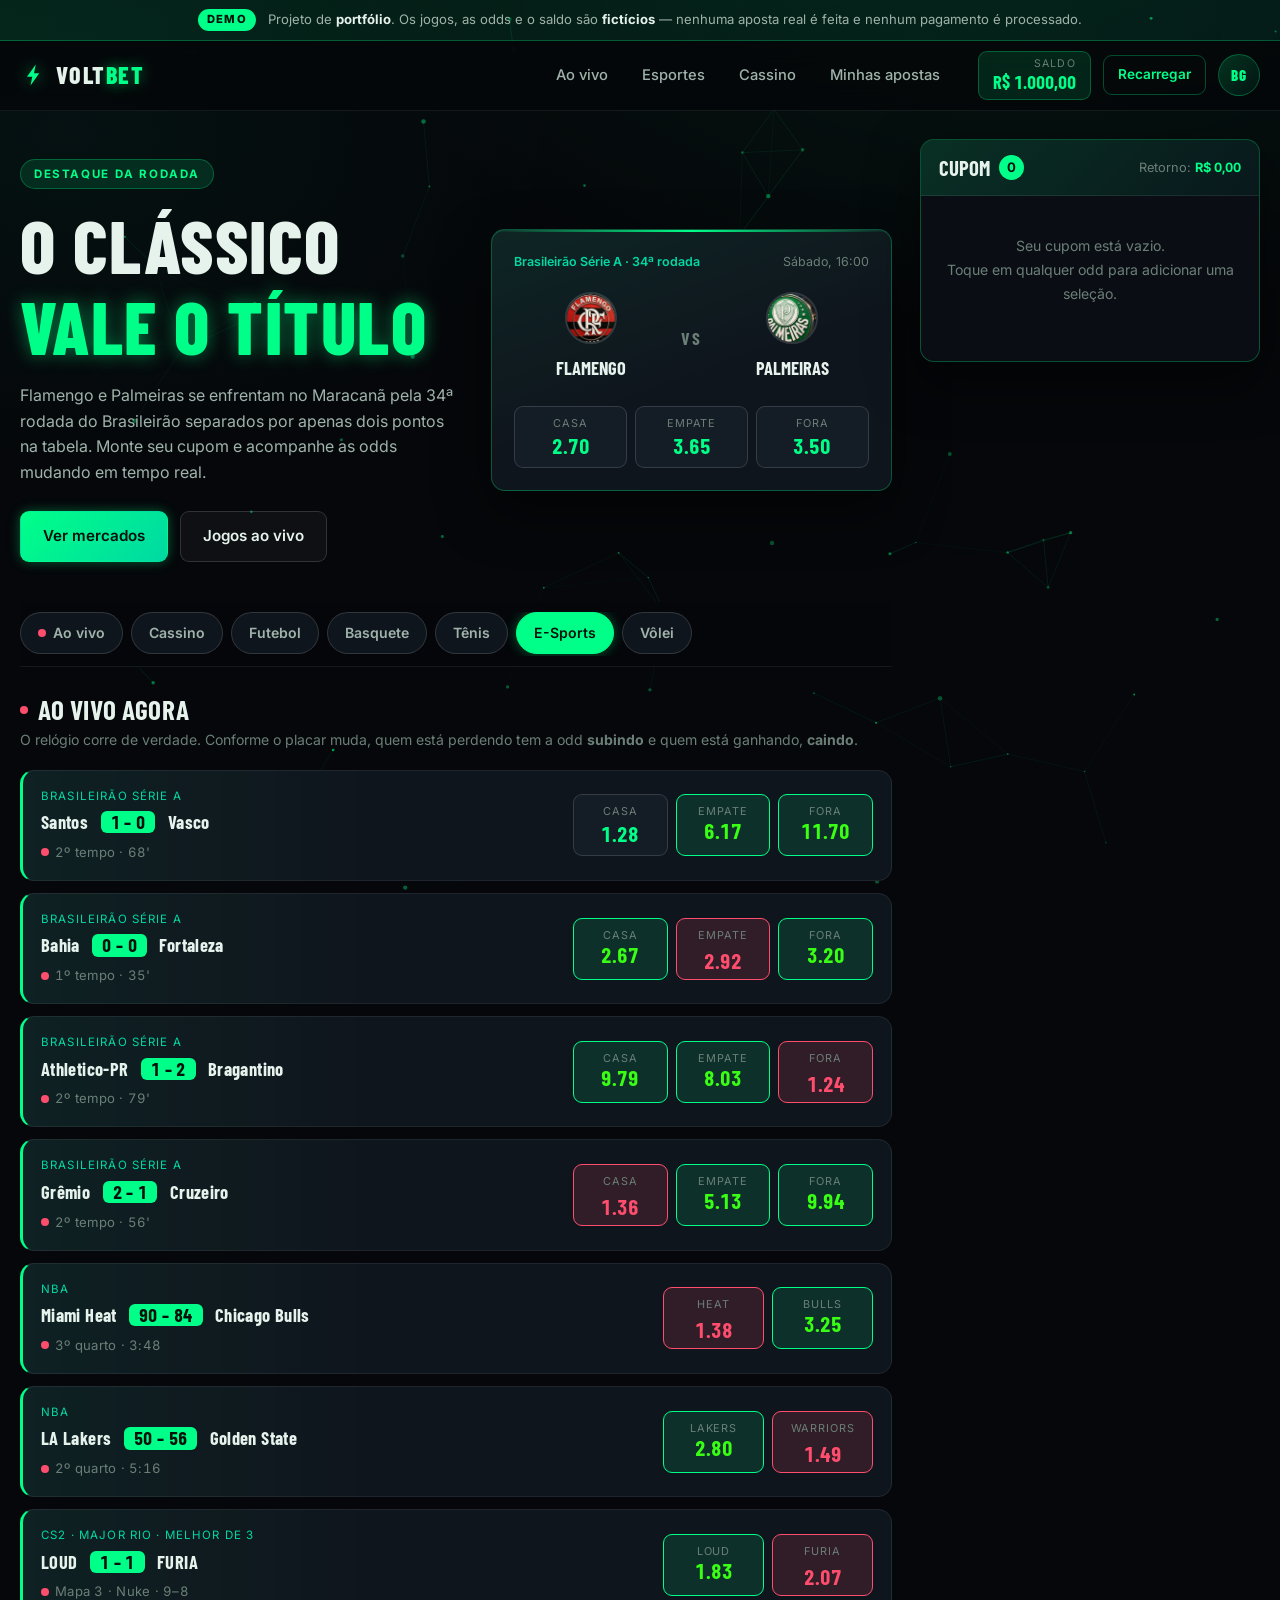
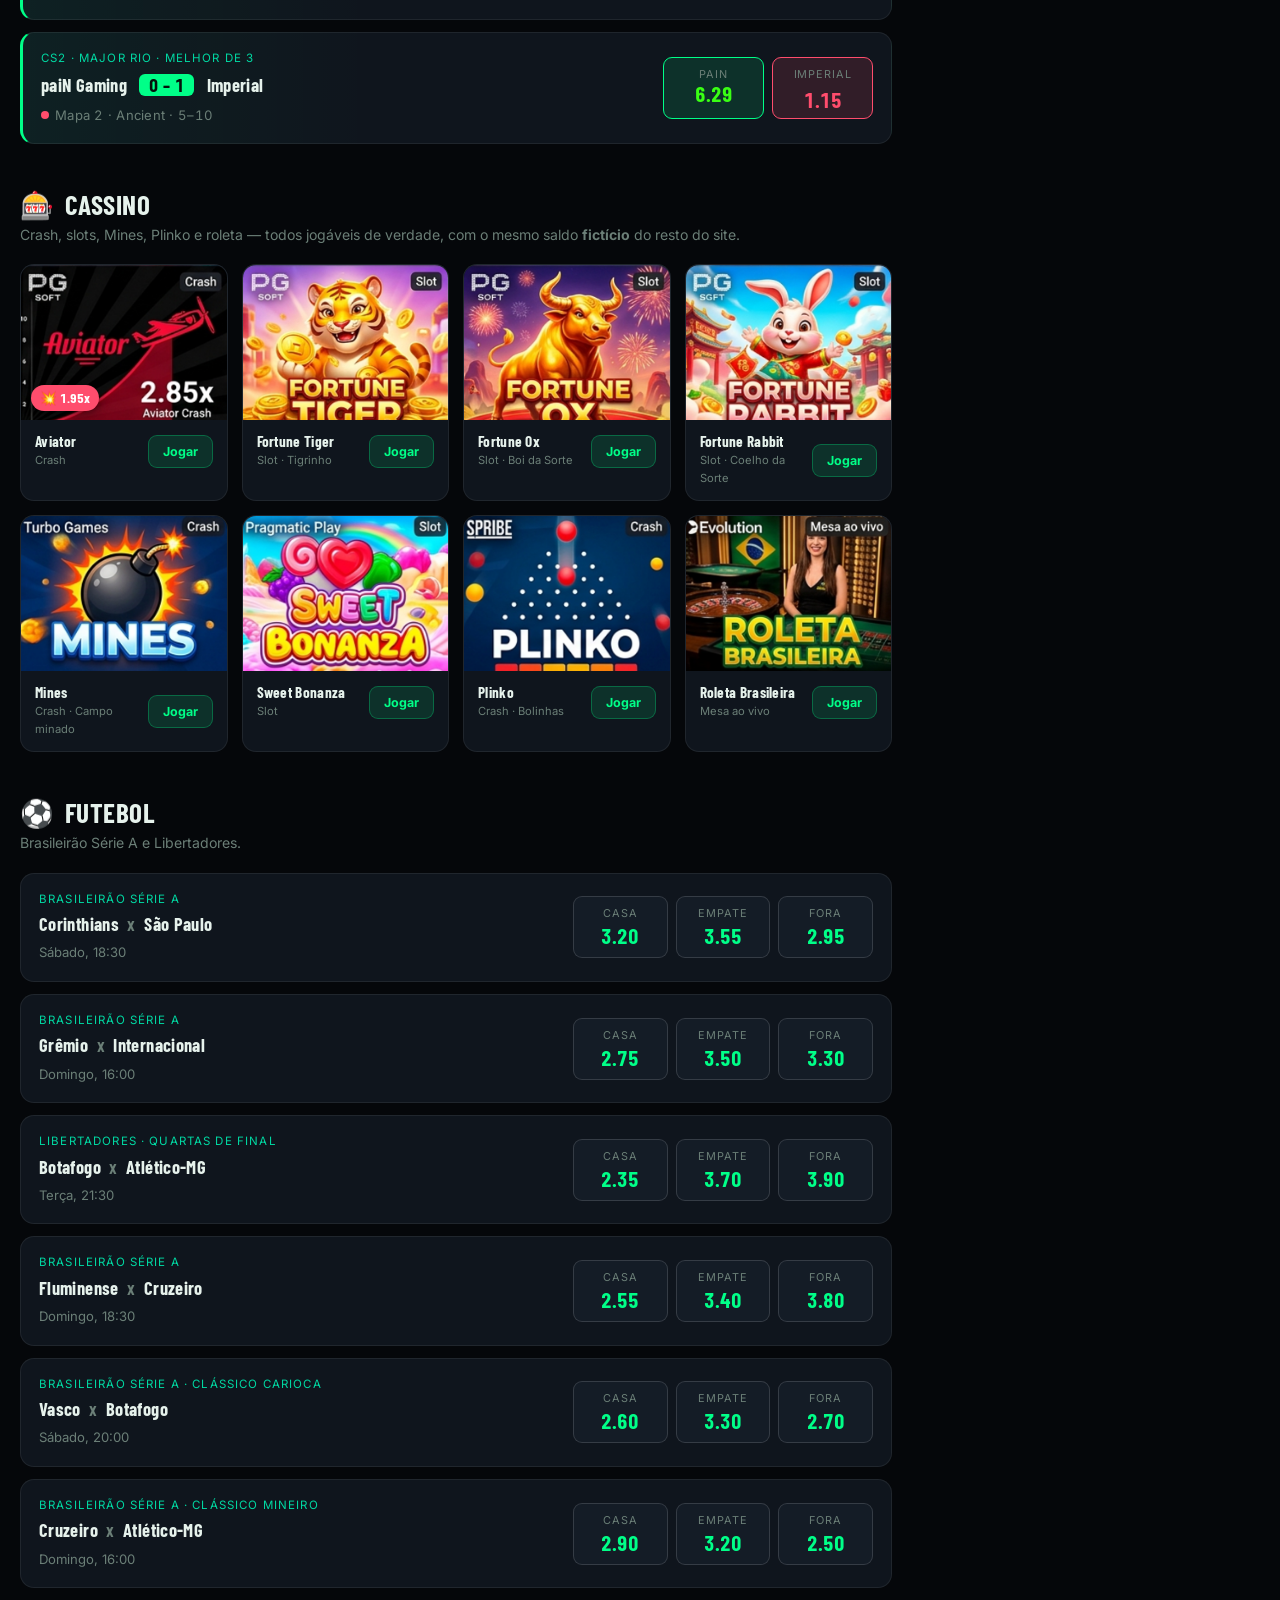
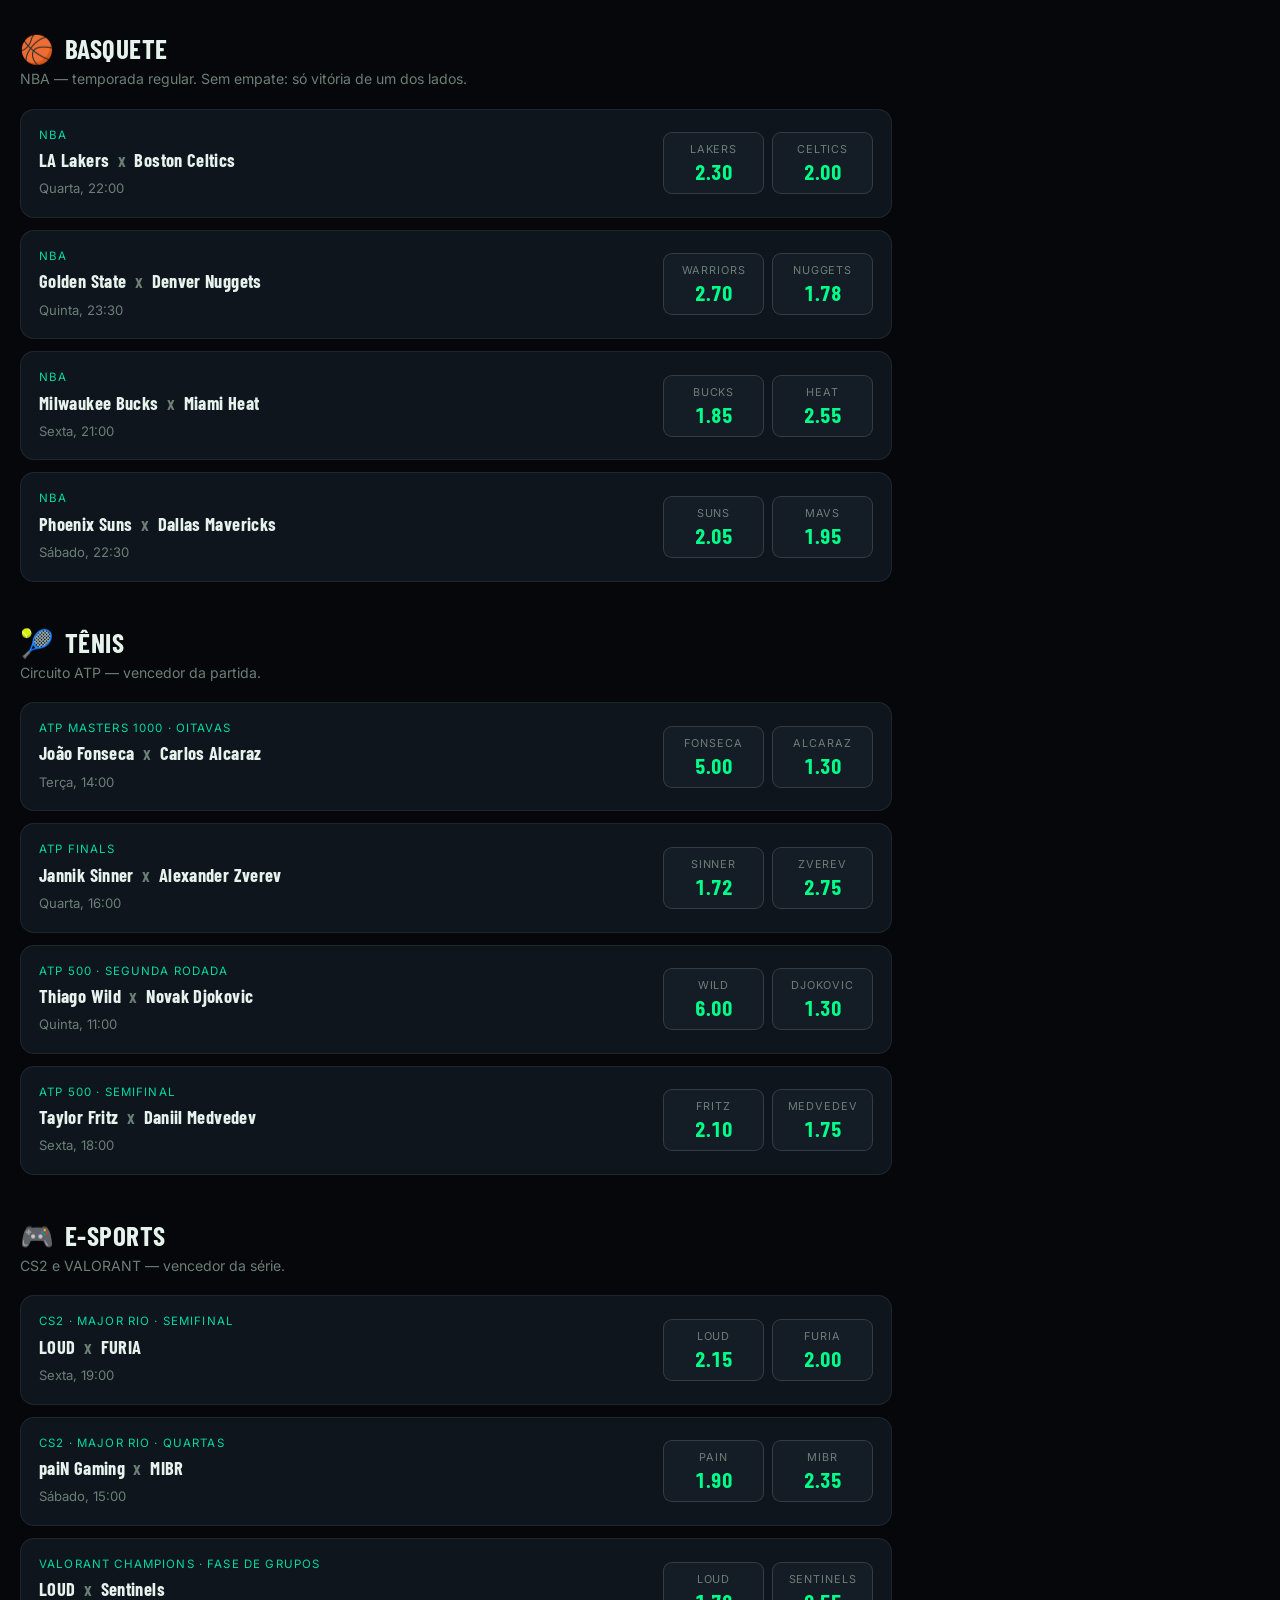
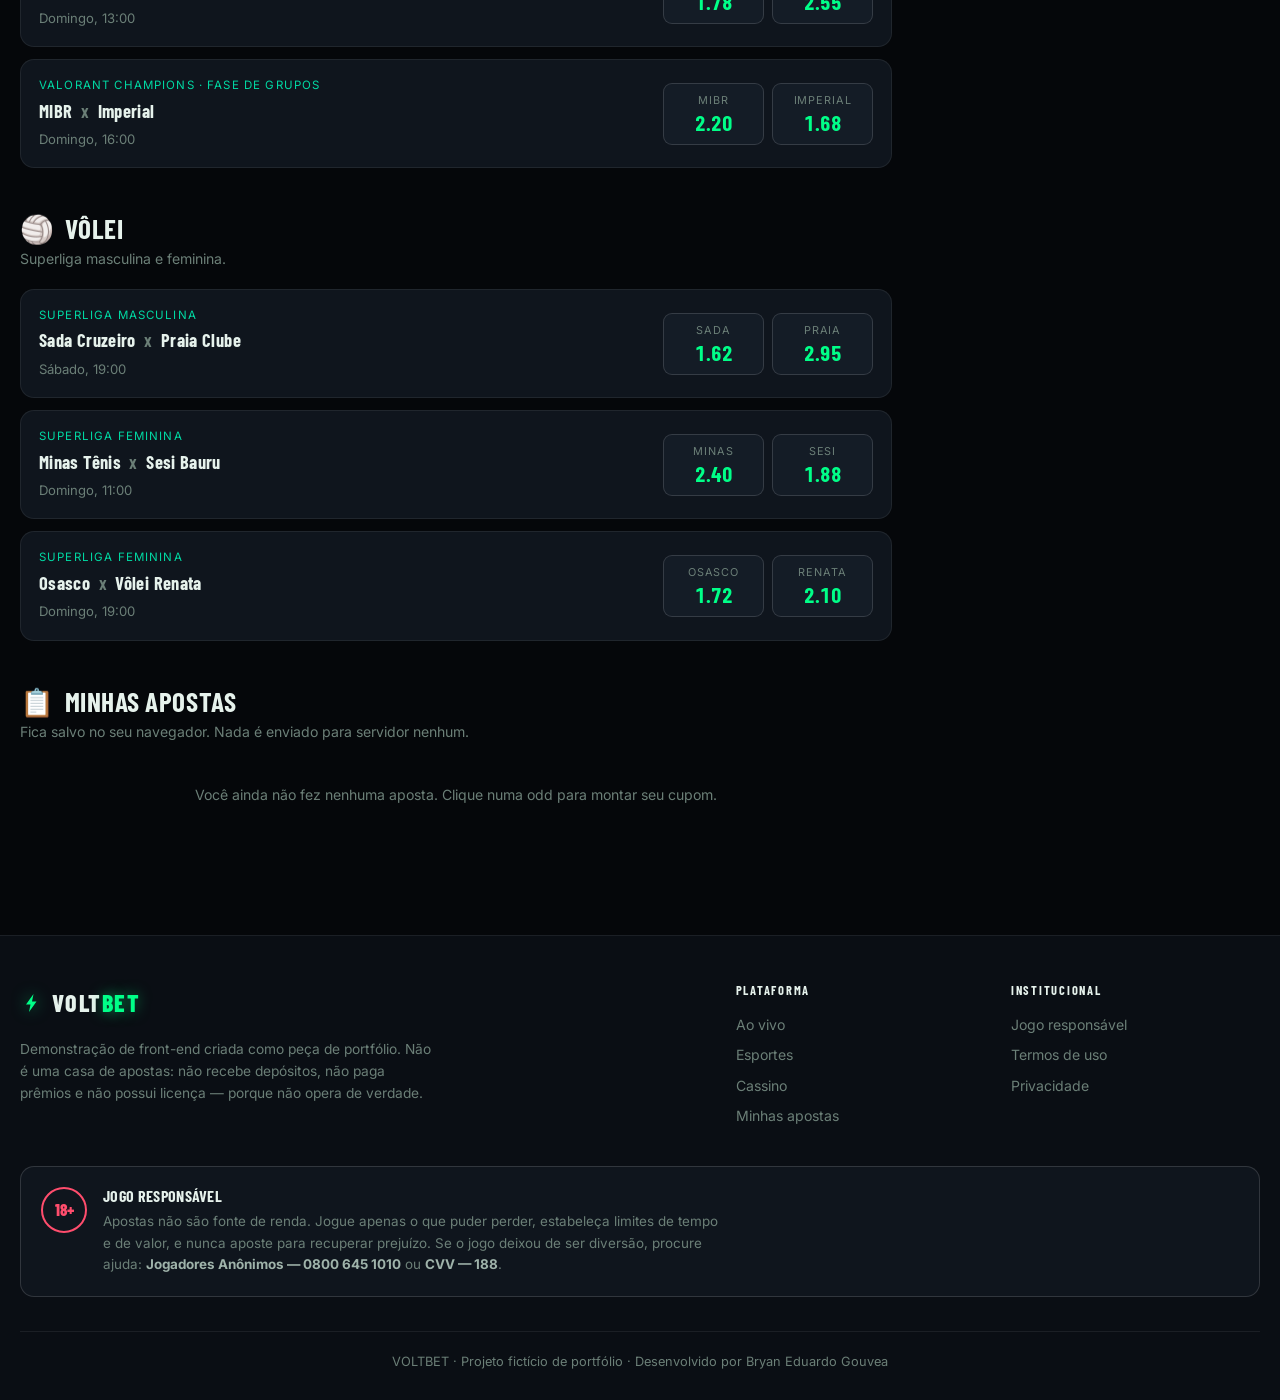
==== commit 8469ad6c: "VoltBet: saldo inicial de R$ 1.000 Um bilhão de reais tirava a graça da demonstração e era o texto m" ====
--- a/index.html
+++ b/index.html
@@ -65,7 +65,7 @@
         -->
         <div class="saldo">
           <span class="saldo__rotulo">Saldo</span>
-          <strong class="saldo__valor" id="saldo-valor" aria-live="polite">R$&nbsp;500,00</strong>
+          <strong class="saldo__valor" id="saldo-valor" aria-live="polite">R$&nbsp;1.000,00</strong>
         </div>
 
         <a class="btn btn--contorno btn--pequeno" href="recarregar.html">
@@ -1085,7 +1085,7 @@
       <!-- Saldo -->
       <section class="painel-bloco painel-bloco--saldo">
         <span class="painel-bloco__rotulo">Saldo disponível</span>
-        <strong class="painel-bloco__saldo" id="perfil-saldo">R$&nbsp;500,00</strong>
+        <strong class="painel-bloco__saldo" id="perfil-saldo">R$&nbsp;1.000,00</strong>
         <a class="btn btn--principal btn--largo" href="recarregar.html">
           Recarregar saldo
         </a>
--- a/css/style.css
+++ b/css/style.css
@@ -1368,6 +1368,39 @@
    -------------------------------------------------------------------------- */
 
 /* ---- CELULAR: cupom vira barra fixa no rodapé que expande ---- */
+/* ---- CELULAR ---- */
+@media (max-width: 720px) {
+  /* Numa linha só o topo não cabe: logo, quatro links, saldo, botão e avatar
+     estouravam a largura da tela e ficavam cortados. Aqui ele vira duas linhas,
+     com a navegação embaixo, rolando na horizontal. */
+  .cabecalho__interno {
+    flex-wrap: wrap;
+    gap: 10px;
+    padding: 10px 14px;
+  }
+
+  .nav-principal {
+    order: 3;
+    width: 100%;
+    margin-left: 0;
+    overflow-x: auto;
+    scrollbar-width: none;
+  }
+  .nav-principal::-webkit-scrollbar { display: none; }
+  .nav-principal ul { width: max-content; gap: 2px; }
+  .nav-principal a { padding: 6px 10px; font-size: 0.85rem; }
+
+  .cabecalho__conta { margin-left: auto; gap: 8px; }
+
+  /* o saldo pode ser um número longo: encolhe para sobrar espaço */
+  .saldo { padding: 4px 10px; }
+  .saldo__rotulo { display: none; }
+  .saldo__valor { font-size: 0.9rem; }
+
+  .btn--pequeno { padding: 6px 10px; font-size: 0.78rem; }
+  .logo__texto { font-size: 1.1rem; }
+}
+
 @media (max-width: 1023px) {
   .cupom {
     position: fixed;
